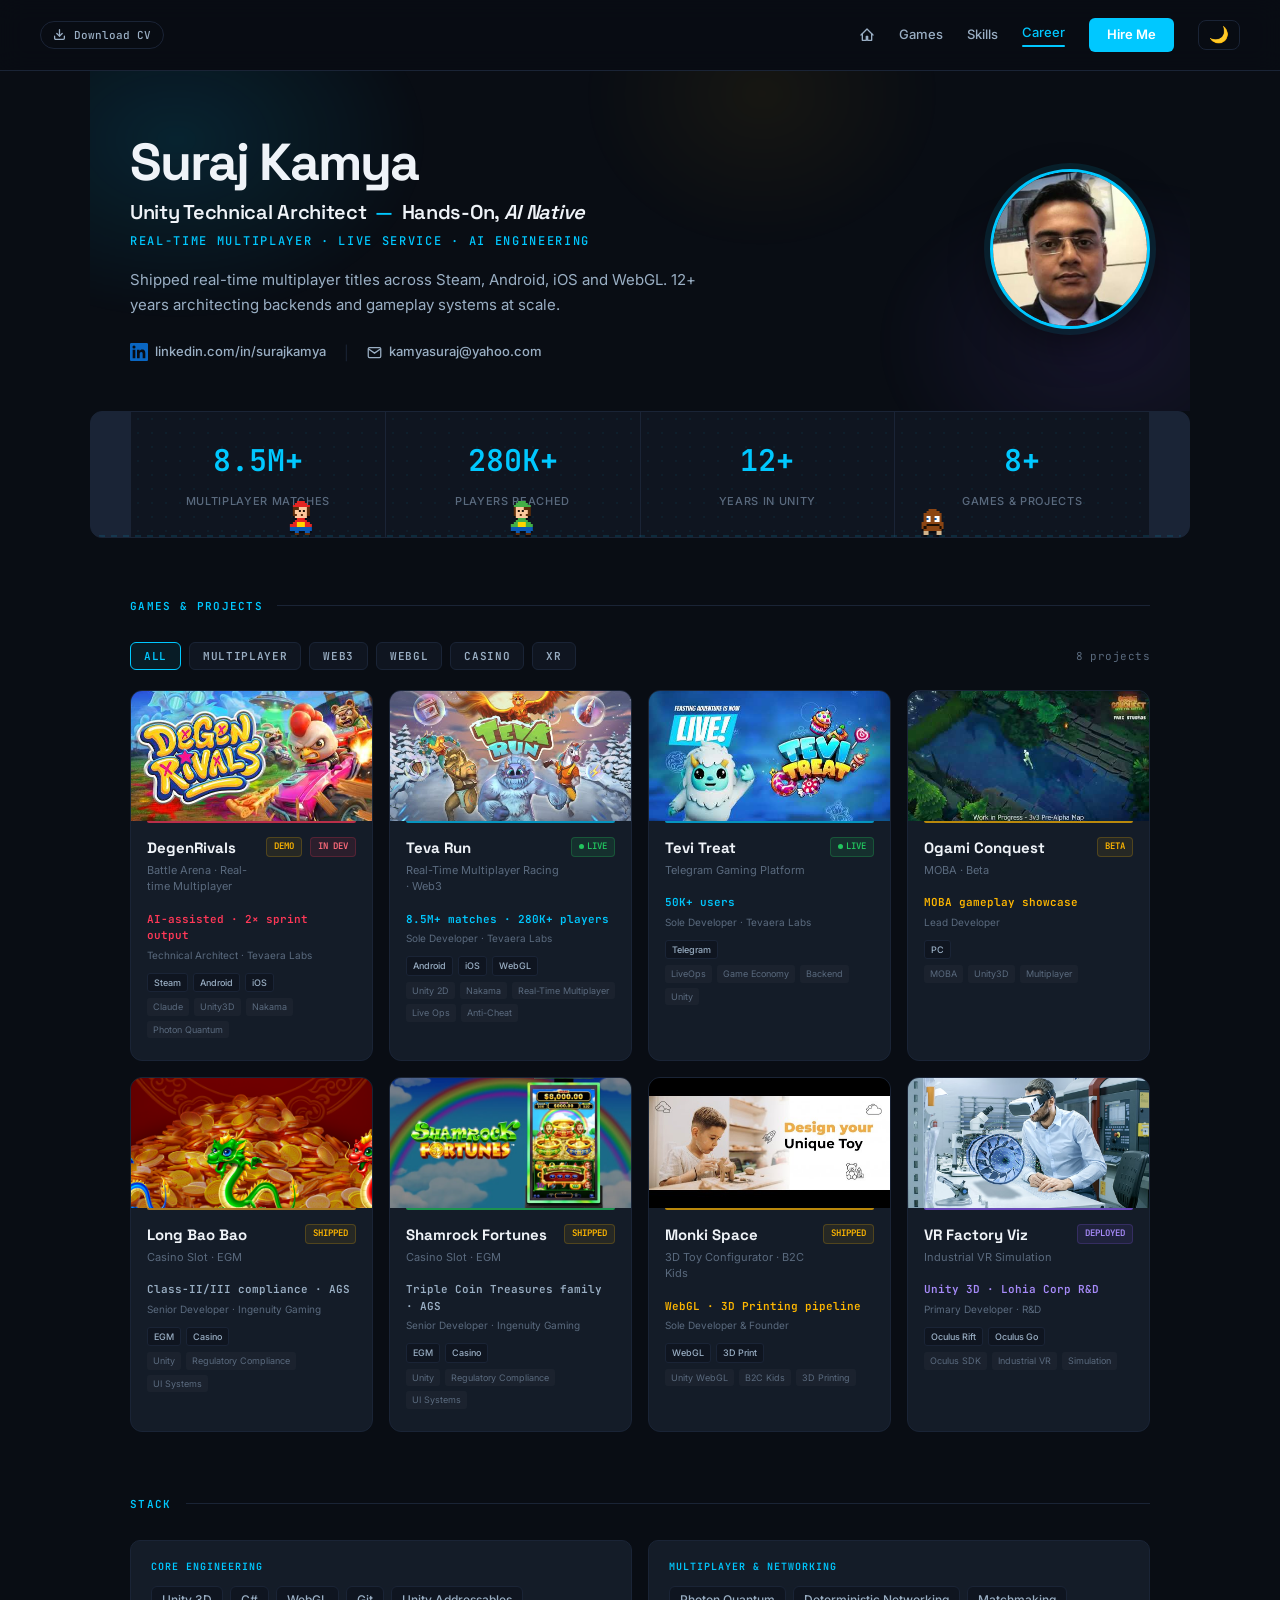
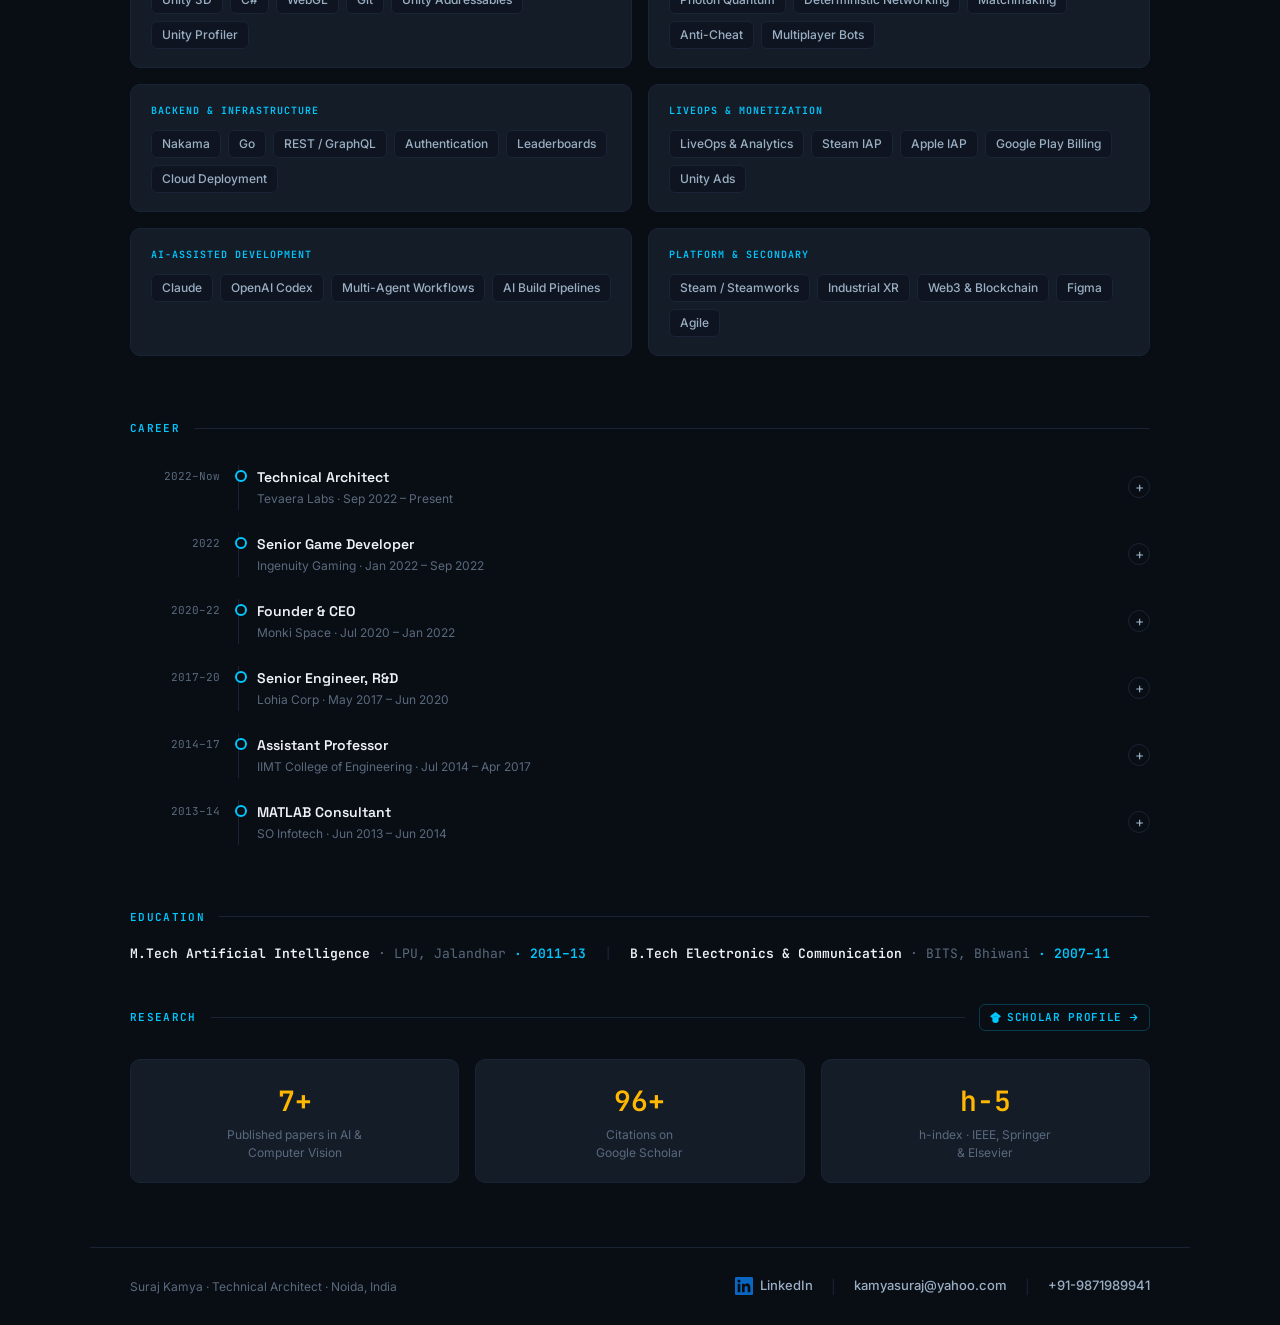
==== index.html @ 45bf1cc3 "Support multi-category tagging in projects filter - Switch project schema from `category: string` to" ====
<!DOCTYPE html>
<html lang="en" data-theme="dark">
<head>
<meta charset="UTF-8">
<meta name="viewport" content="width=device-width, initial-scale=1.0">
<title>Suraj Kamya — Technical Architect</title>
<meta name="description" content="Suraj Kamya — Technical Architect building real-time multiplayer & live-service games. 12+ years Unity, Photon Quantum, Nakama, AI engineering.">
<link rel="canonical" href="https://kamyasuraj.github.io/portfolio/">
<meta property="og:type" content="website">
<meta property="og:url" content="https://kamyasuraj.github.io/portfolio/">
<meta property="og:title" content="Suraj Kamya — Technical Architect">
<meta property="og:description" content="Real-time multiplayer & live-service games. 12+ years Unity, Photon Quantum, Nakama, AI engineering.">
<meta property="og:image" content="https://kamyasuraj.github.io/portfolio/assets/og.png">
<meta property="og:image:width" content="1200">
<meta property="og:image:height" content="630">
<meta property="og:image:alt" content="Suraj Kamya — Technical Architect — Unity · Photon Quantum · Nakama · AI Engineering">
<meta name="twitter:card" content="summary_large_image">
<meta name="twitter:title" content="Suraj Kamya — Technical Architect">
<meta name="twitter:description" content="Real-time multiplayer & live-service games. 12+ years Unity, Photon Quantum, Nakama, AI engineering.">
<meta name="twitter:image" content="https://kamyasuraj.github.io/portfolio/assets/og.png">
<link rel="preconnect" href="https://fonts.googleapis.com">
<link rel="preconnect" href="https://fonts.gstatic.com" crossorigin>
<link rel="stylesheet" href="https://fonts.googleapis.com/css2?family=Space+Grotesk:wght@400;500;600;700&family=Inter:wght@400;500&family=JetBrains+Mono:wght@400;600&display=swap">
<script type="application/ld+json">
{
  "@context": "https://schema.org",
  "@type": "Person",
  "name": "Suraj Kamya",
  "givenName": "Suraj",
  "familyName": "Kamya",
  "jobTitle": "Technical Architect",
  "description": "Hands-on AI Native Unity Technical Architect building real-time multiplayer and live-service games. 12+ years in Unity, Photon Quantum, Nakama and backend infrastructure.",
  "url": "https://kamyasuraj.github.io/portfolio/",
  "image": "https://kamyasuraj.github.io/portfolio/assets/og.png",
  "email": "mailto:kamyasuraj@yahoo.com",
  "telephone": "+91-9871989941",
  "sameAs": [
    "https://linkedin.com/in/surajkamya",
    "https://scholar.google.com/citations?hl=en&user=75t6XhMAAAAJ",
    "https://github.com/kamyasuraj"
  ],
  "knowsAbout": [
    "Unity 3D", "C#", "Photon Quantum", "Nakama", "Go",
    "Real-time Multiplayer", "Deterministic Networking", "Matchmaking",
    "Live Service", "LiveOps", "Backend Infrastructure",
    "WebGL", "Web3", "AI Engineering", "Computer Vision"
  ],
  "alumniOf": [
    { "@type": "CollegeOrUniversity", "name": "Lovely Professional University", "department": "M.Tech Artificial Intelligence" },
    { "@type": "CollegeOrUniversity", "name": "BITS Bhiwani", "department": "B.Tech Electronics & Communication" }
  ],
  "address": {
    "@type": "PostalAddress",
    "addressLocality": "Noida",
    "addressRegion": "Uttar Pradesh",
    "addressCountry": "IN"
  }
}
</script>
<link rel="icon" type="image/svg+xml" href="data:image/svg+xml,%3Csvg xmlns='http://www.w3.org/2000/svg' viewBox='0 0 24 24' fill='%2300C8FF'%3E%3Cpath d='M17.32 5H6.68a4 4 0 0 0-3.978 3.59c-.006.052-.01.101-.017.152C2.604 9.416 2 14.456 2 16a3 3 0 0 0 3 3c1 0 1.5-.5 2-1l1.414-1.414A2 2 0 0 1 9.828 16h4.344a2 2 0 0 1 1.414.586L17 18c.5.5 1 1 2 1a3 3 0 0 0 3-3c0-1.545-.604-6.584-.685-7.258A4 4 0 0 0 17.32 5z'/%3E%3Cg fill='%230F1520'%3E%3Crect x='6' y='10.25' width='4' height='1.5' rx='.5'/%3E%3Crect x='7.25' y='9' width='1.5' height='4' rx='.5'/%3E%3Ccircle cx='15' cy='12' r='.9'/%3E%3Ccircle cx='17' cy='10' r='.9'/%3E%3C/g%3E%3C/svg%3E">
<style>
  *{margin:0;padding:0;box-sizing:border-box}
  html{scroll-behavior:smooth;scroll-padding-top:80px}
  [data-theme="dark"]{
    --bg:#090D14;--surface:#0F1520;--card:#141C28;--border:#1A2436;
    --cyan:#00C8FF;--amber:#FFB700;--red:#FF3857;--purple:#8B5CF6;--green:#22C55E;
    --text:#EFF3F8;--muted:#5A6A7E;--soft:#9AAFC4;
    --nav-bg:rgba(9,13,20,.92);--shadow:rgba(0,0,0,.45);--chip-bg:#0F1520;
  }
  [data-theme="light"]{
    --bg:#F0F4FA;--surface:#FFFFFF;--card:#FFFFFF;--border:#DDE3EE;
    --cyan:#0077CC;--amber:#D97706;--red:#DC2626;--purple:#7C3AED;--green:#16A34A;
    --text:#0F172A;--muted:#64748B;--soft:#334155;
    --nav-bg:rgba(240,244,250,.95);--shadow:rgba(0,0,0,.1);--chip-bg:#F0F4FA;
  }
  body{background:var(--bg);color:var(--text);font-family:'Inter',sans-serif;line-height:1.5;transition:background .3s,color .3s}
  nav{display:flex;justify-content:space-between;align-items:center;padding:18px 40px;border-bottom:1px solid var(--border);position:sticky;top:0;background:var(--nav-bg);backdrop-filter:blur(12px);z-index:100;transition:background .3s}
  .nav-status{display:inline-flex;align-items:center;gap:8px;background:rgba(0,200,255,.08);border:1px solid rgba(0,200,255,.2);color:var(--cyan);font-size:11px;font-weight:500;padding:5px 12px;border-radius:20px;font-family:'JetBrains Mono',monospace;text-decoration:none;transition:background .2s,border-color .2s;white-space:nowrap}
  .nav-status:hover{background:rgba(0,200,255,.15);border-color:rgba(0,200,255,.4)}
  .nav-links{display:flex;gap:24px;align-items:center;margin-left:auto}
  .nav-links a{color:var(--soft);text-decoration:none;font-size:13px;font-weight:500;transition:color .2s}
  .nav-links a:hover{color:var(--text)}
  .nav-home{display:inline-flex;align-items:center;justify-content:center}
  .nav-home:hover{color:var(--cyan)}
  .nav-home svg{display:block}
  .nav-cta{background:var(--cyan)!important;color:#fff!important;padding:7px 18px;border-radius:6px;font-weight:600!important}
  .theme-btn{background:none;border:1px solid var(--border);border-radius:8px;padding:6px 10px;cursor:pointer;font-size:16px;transition:all .2s;color:var(--text);line-height:1}
  .theme-btn:hover{border-color:var(--cyan)}
  .hero{padding:64px 40px 48px;max-width:1100px;margin:0 auto;display:grid;grid-template-columns:1fr auto;gap:40px;align-items:center}
  .hero-left{max-width:580px}
  .pulse-dot{width:7px;height:7px;background:var(--cyan);border-radius:50%;animation:pulse-glow 2s infinite;display:inline-block;flex-shrink:0}
  @keyframes pulse-glow{0%,100%{opacity:1;box-shadow:0 0 0 0 rgba(0,200,255,.4)}50%{opacity:.6;box-shadow:0 0 0 6px rgba(0,200,255,0)}}
  @keyframes pulse-glow-green{0%,100%{opacity:1;box-shadow:0 0 0 0 rgba(34,197,94,.4)}50%{opacity:.6;box-shadow:0 0 0 5px rgba(34,197,94,0)}}
  h1{font-family:'Space Grotesk',sans-serif;font-size:52px;font-weight:700;line-height:1.05;letter-spacing:-2px;margin-bottom:10px;color:var(--text)}
  .hero-headline{font-family:'Space Grotesk',sans-serif;font-size:20px;font-weight:600;line-height:1.35;margin-bottom:6px;color:var(--text);letter-spacing:-.3px}
  .hero-headline .hl-accent{color:var(--text);font-style:italic;font-weight:600}
  .hero-headline .hl-dash{color:var(--cyan);margin:0 4px;font-weight:500}
  .hero-tagline{font-family:'JetBrains Mono',monospace;font-size:12px;font-weight:500;color:var(--cyan);text-transform:uppercase;letter-spacing:.14em;margin-bottom:18px;opacity:.85}
  .hero-sub{font-size:15px;color:var(--soft);margin-bottom:24px;line-height:1.65}
  .hero-sub strong{color:var(--text);font-weight:600}
  .nav-cv{color:var(--soft);background:transparent;border-color:var(--border)}
  .nav-cv:hover{color:var(--cyan);background:rgba(0,200,255,.06);border-color:rgba(0,200,255,.4)}
  .nav-cv svg{flex-shrink:0}
  .contact-row{display:flex;align-items:center;gap:18px;flex-wrap:wrap}
  .contact-item{display:inline-flex;align-items:center;gap:7px;color:var(--soft);text-decoration:none;font-size:13px;font-weight:500;transition:color .2s}
  .contact-item:hover{color:var(--cyan)}
  .contact-sep{color:var(--border);font-size:14px}
  .li-logo{width:18px;height:18px;flex-shrink:0}
  .hero-photo{position:relative;flex-shrink:0}
  .hero-photo img{width:160px;height:160px;border-radius:50%;object-fit:cover;object-position:center top;border:3px solid var(--cyan);box-shadow:0 0 0 6px rgba(0,200,255,.1),0 16px 40px var(--shadow);display:block}
  .stats-bar{display:grid;grid-template-columns:repeat(4,1fr);gap:1px;background:var(--border);border:1px solid var(--border);border-radius:12px;overflow:hidden;max-width:1100px;margin:0 auto 60px;padding:0 40px}
  .stat-item{background:var(--surface);padding:26px 20px;text-align:center;transition:background .3s}
  .stat-val{font-family:'JetBrains Mono',monospace;font-size:30px;font-weight:600;color:var(--cyan);margin-bottom:4px;display:block}
  .stat-label{font-size:11px;color:var(--muted);font-weight:500;text-transform:uppercase;letter-spacing:.06em}
  .section{max-width:1100px;margin:0 auto;padding:0 40px 64px}
  .sec-header{display:flex;align-items:center;gap:14px;margin-bottom:28px}
  .sec-tag{font-family:'JetBrains Mono',monospace;font-size:11px;color:var(--cyan);font-weight:600;letter-spacing:.12em;text-transform:uppercase}
  .sec-divider{flex:1;height:1px;background:var(--border)}
  .games-grid{display:grid;grid-template-columns:repeat(4,1fr);gap:16px}
  .game-card{background:var(--card);border:1px solid var(--border);border-radius:12px;overflow:hidden;transition:all .25s;cursor:pointer;text-decoration:none;color:inherit;display:flex;flex-direction:column}
  .game-card:hover{transform:translateY(-4px);box-shadow:0 10px 36px var(--shadow);border-color:var(--accent-color)}
  .card-thumb{width:100%;height:130px;overflow:hidden;position:relative;flex-shrink:0}
  .card-thumb img{width:100%;height:100%;object-fit:cover;transition:transform .3s}
  .game-card:hover .card-thumb img{transform:scale(1.05)}
  .play-overlay{position:absolute;inset:0;display:flex;align-items:center;justify-content:center;background:rgba(0,0,0,.4);opacity:0;transition:opacity .3s;z-index:2}
  .game-card:hover .play-overlay{opacity:1}
  .play-btn{width:50px;height:50px;background:rgba(255,0,0,.9);border-radius:50%;display:flex;align-items:center;justify-content:center;box-shadow:0 4px 15px rgba(0,0,0,.4);transition:transform .2s}
  .game-card:hover .play-btn{transform:scale(1.1)}
  .play-btn::after{content:'';display:block;width:0;height:0;border-style:solid;border-width:9px 0 9px 16px;border-color:transparent transparent transparent #fff;margin-left:3px}
  .video-modal{display:none;position:fixed;inset:0;z-index:1000;align-items:center;justify-content:center;background:rgba(0,0,0,.85);backdrop-filter:blur(6px)}
  .video-modal.active{display:flex}
  .video-modal-content{position:relative;width:90%;max-width:900px;aspect-ratio:16/9;border-radius:12px;overflow:hidden;box-shadow:0 20px 60px rgba(0,0,0,.6)}
  .video-modal-content iframe{width:100%;height:100%;border:none}
  .video-modal-close{position:absolute;top:-40px;right:0;background:none;border:none;color:#fff;font-size:28px;cursor:pointer;padding:4px 10px;border-radius:6px;transition:background .2s}
  .video-modal-close:hover{background:rgba(255,255,255,.1)}
  .video-modal-yt-btn{position:absolute;bottom:-44px;left:50%;transform:translateX(-50%);background:rgba(255,0,0,.9);color:#fff;border:none;padding:8px 18px;border-radius:6px;font-size:13px;font-weight:600;cursor:pointer;display:flex;align-items:center;gap:6px;transition:background .2s;white-space:nowrap}
  .video-modal-yt-btn:hover{background:rgba(255,0,0,1)}
  .card-thumb-grad{display:flex;align-items:center;justify-content:center;height:130px}
  .thumb-icon{font-size:42px;opacity:.8;filter:drop-shadow(0 2px 8px rgba(0,0,0,.5))}
  .card-body{padding:16px;display:flex;flex-direction:column;flex:1;position:relative}
  .card-body::before{content:'';position:absolute;top:0;left:16px;right:16px;height:2px;background:var(--accent-color);border-radius:0 0 2px 2px;opacity:.7}
  .card-header{display:flex;justify-content:space-between;align-items:flex-start;margin-bottom:8px;gap:8px}
  .card-title{font-family:'Space Grotesk',sans-serif;font-size:15px;font-weight:700;margin-bottom:2px;color:var(--text)}
  .card-sub{font-size:11px;color:var(--muted)}
  .status-badge{font-family:'JetBrains Mono',monospace;font-size:9px;font-weight:600;padding:2px 7px;border-radius:4px;white-space:nowrap;display:inline-flex;align-items:center;gap:3px;flex-shrink:0}
  .status-live{background:rgba(34,197,94,.12);color:#22C55E;border:1px solid rgba(34,197,94,.25)}
  .live-dot{width:5px;height:5px;background:#22C55E;border-radius:50%;animation:pulse-glow-green 2s infinite;display:inline-block}
  .status-dev{background:rgba(255,56,87,.1);color:#FF6B7A;border:1px solid rgba(255,56,87,.2)}
  .status-shipped{background:rgba(255,183,0,.08);color:var(--amber);border:1px solid rgba(255,183,0,.2)}
  .card-stat{font-family:'JetBrains Mono',monospace;font-size:11px;margin:8px 0 4px;font-weight:600}
  .card-role{font-size:10px;color:var(--muted);margin-bottom:10px}
  .platform-tags,.card-tags{display:flex;flex-wrap:wrap;gap:5px;margin-bottom:6px}
  .platform-tag{font-size:9px;background:var(--surface);border:1px solid var(--border);color:var(--soft);padding:2px 6px;border-radius:3px;font-weight:500}
  .card-tag{font-size:9px;color:var(--muted);background:rgba(128,128,128,.06);padding:2px 6px;border-radius:3px}
  .skills-grid{display:grid;grid-template-columns:repeat(2,1fr);gap:16px}
  .skill-group{background:var(--card);border:1px solid var(--border);border-radius:10px;padding:18px 20px;transition:background .3s}
  .skill-category{font-family:'JetBrains Mono',monospace;font-size:10px;color:var(--cyan);font-weight:600;letter-spacing:.1em;text-transform:uppercase;margin-bottom:12px}
  .skill-chips{display:flex;flex-wrap:wrap;gap:7px}
  .chip{font-size:12px;padding:4px 10px;border-radius:6px;border:1px solid var(--border);color:var(--soft);background:var(--chip-bg);font-weight:500;transition:all .2s}
  .chip:hover{color:var(--text);border-color:var(--cyan)}
  .timeline{display:flex;flex-direction:column}
  .tl-item{display:grid;grid-template-columns:90px 1px 1fr;gap:0 18px;padding-bottom:22px}
  .tl-item:last-child{padding-bottom:0}
  .tl-year{font-family:'JetBrains Mono',monospace;font-size:11px;color:var(--muted);padding-top:3px;text-align:right}
  .tl-line{background:var(--border);position:relative}
  .tl-line::before{content:'';position:absolute;width:8px;height:8px;background:var(--bg);border:2px solid var(--cyan);border-radius:50%;left:-3.5px;top:5px;transition:background .3s}
  .tl-role{font-size:14px;font-weight:600;margin-bottom:2px;font-family:'Space Grotesk',sans-serif;color:var(--text)}
  .tl-co{font-size:12px;color:var(--muted)}
  .tl-content{width:100%}
  .tl-header{width:100%;display:flex;align-items:center;justify-content:space-between;gap:12px;background:none;border:none;padding:2px 0;margin:0;cursor:pointer;text-align:left;color:inherit;font:inherit;border-radius:6px;transition:background .15s}
  .tl-header:hover{background:rgba(0,200,255,.04)}
  .tl-header:hover .tl-role{color:var(--cyan)}
  .tl-header:focus-visible{outline:2px solid var(--cyan);outline-offset:2px}
  .tl-toggle{display:inline-flex;align-items:center;justify-content:center;width:22px;height:22px;border-radius:50%;border:1px solid var(--border);color:var(--soft);font-size:14px;line-height:1;font-weight:400;flex-shrink:0;transition:transform .25s ease,border-color .2s,color .2s,background .2s}
  .tl-header:hover .tl-toggle{border-color:var(--cyan);color:var(--cyan)}
  .tl-content.expanded .tl-toggle{transform:rotate(45deg);background:var(--cyan);border-color:var(--cyan);color:#fff}
  .tl-details-wrap{display:grid;grid-template-rows:0fr;transition:grid-template-rows .3s ease}
  .tl-content.expanded .tl-details-wrap{grid-template-rows:1fr}
  .tl-details{overflow:hidden;min-height:0}
  .tl-details-inner{padding:14px 0 6px}
  .tl-metric{display:inline-block;font-family:'JetBrains Mono',monospace;font-size:10px;color:var(--cyan);background:rgba(0,200,255,.08);border:1px solid rgba(0,200,255,.2);padding:3px 8px;border-radius:4px;margin-bottom:12px;letter-spacing:.04em;font-weight:600}
  .tl-bullets{list-style:none;padding:0;margin:0 0 14px}
  .tl-bullets li{position:relative;padding-left:16px;font-size:13px;color:var(--soft);line-height:1.6;margin-bottom:8px}
  .tl-bullets li::before{content:'';position:absolute;left:0;top:9px;width:5px;height:5px;background:var(--cyan);border-radius:50%;opacity:.7}
  .tl-bullets li strong{color:var(--text);font-weight:600}
  .tl-stack{display:flex;flex-wrap:wrap;gap:6px}
  .tl-stack .chip{font-size:11px;padding:3px 8px}
  .sec-link{display:inline-flex;align-items:center;gap:6px;font-family:'JetBrains Mono',monospace;font-size:11px;font-weight:600;color:var(--cyan);text-decoration:none;letter-spacing:.06em;text-transform:uppercase;padding:4px 10px;border:1px solid rgba(0,200,255,.25);border-radius:6px;transition:all .2s;white-space:nowrap}
  .sec-link:hover{background:rgba(0,200,255,.08);border-color:var(--cyan);transform:translateX(2px)}
  .sec-link svg{width:11px;height:11px}
  .research-row{display:grid;grid-template-columns:repeat(3,1fr);gap:16px}
  .research-card{background:var(--card);border:1px solid var(--border);border-radius:10px;padding:20px;text-align:center;transition:background .3s}
  .research-val{font-family:'JetBrains Mono',monospace;font-size:28px;color:var(--amber);font-weight:600;margin-bottom:4px}
  .research-lbl{font-size:12px;color:var(--muted);line-height:1.5}
  .footer{border-top:1px solid var(--border);padding:28px 40px;max-width:1100px;margin:0 auto;display:flex;justify-content:space-between;align-items:center;flex-wrap:wrap;gap:16px}
  .footer-left{font-size:12px;color:var(--muted);line-height:1.6}
  .scroll-progress{position:fixed;top:0;left:0;right:0;height:2px;background:linear-gradient(90deg,var(--cyan) 0%,#8B5CF6 100%);transform:scaleX(0);transform-origin:0 50%;z-index:1000;pointer-events:none;will-change:transform;box-shadow:0 0 8px rgba(0,200,255,.5)}
  /* hero stagger-in (#1) */
  @keyframes hero-rise{from{opacity:0;transform:translateY(18px)}to{opacity:1;transform:translateY(0)}}
  .hero-left>*,.hero-photo{opacity:0;animation:hero-rise .6s cubic-bezier(.2,.7,.2,1) forwards}
  .hero-left>*:nth-child(1){animation-delay:.05s}
  .hero-left>*:nth-child(2){animation-delay:.15s}
  .hero-left>*:nth-child(3){animation-delay:.25s}
  .hero-left>*:nth-child(4){animation-delay:.35s}
  .hero-left>*:nth-child(5){animation-delay:.45s}
  .hero-photo{animation-delay:.25s}
  /* section reveal on scroll (#2) */
  .reveal{opacity:0;transform:translateY(24px);transition:opacity .6s ease-out,transform .6s cubic-bezier(.2,.7,.2,1)}
  .reveal.in-view{opacity:1;transform:translateY(0)}
  /* scroll-spy active nav (#3) */
  .nav-links a.active{color:var(--cyan)!important}
  .nav-links a.active::after{content:'';display:block;height:2px;background:var(--cyan);margin-top:2px;border-radius:1px}
  /* filter chips (#4) */
  .filter-chips{display:flex;flex-wrap:wrap;gap:8px;margin-bottom:20px;align-items:center}
  .filter-chip{font-family:'JetBrains Mono',monospace;font-size:11px;padding:6px 13px;border:1px solid var(--border);background:var(--chip-bg);color:var(--soft);border-radius:6px;cursor:pointer;text-transform:uppercase;letter-spacing:.06em;font-weight:600;transition:all .2s}
  .filter-chip:hover{color:var(--text);border-color:var(--cyan)}
  .filter-chip.active{color:var(--cyan);background:rgba(0,200,255,.08);border-color:var(--cyan)}
  .filter-count{font-size:11px;color:var(--muted);font-family:'JetBrains Mono',monospace;margin-left:auto;letter-spacing:.04em}
  .game-card.filter-hidden{display:none}
  /* card hover glow + thumbnail shimmer (#5) */
  .game-card{transition:transform .25s,border-color .25s,box-shadow .3s}
  .game-card:hover{box-shadow:0 10px 36px var(--shadow),0 0 0 1px var(--accent-color),0 0 22px rgba(0,200,255,.12)}
  .card-thumb{position:relative;isolation:isolate}
  .card-thumb::after{content:'';position:absolute;inset:0;pointer-events:none;background:linear-gradient(120deg,transparent 30%,rgba(255,255,255,.18) 50%,transparent 70%);transform:translateX(-100%);transition:transform .9s cubic-bezier(.4,0,.2,1);z-index:3}
  .game-card:hover .card-thumb::after{transform:translateX(100%)}
  /* hero gradient mesh (#6) */
  .hero{position:relative;overflow:hidden}
  .hero::before{content:'';position:absolute;inset:-60px;z-index:0;pointer-events:none;background:radial-gradient(ellipse 420px 300px at 12% 28%,rgba(0,200,255,.12),transparent 60%),radial-gradient(ellipse 380px 280px at 88% 72%,rgba(139,92,246,.10),transparent 60%),radial-gradient(ellipse 300px 260px at 60% 18%,rgba(255,183,0,.06),transparent 60%);animation:mesh-drift 22s ease-in-out infinite;filter:blur(2px)}
  .hero>*{position:relative;z-index:1}
  @keyframes mesh-drift{0%,100%{transform:translate(0,0) scale(1)}33%{transform:translate(28px,-18px) scale(1.06)}66%{transform:translate(-22px,26px) scale(.96)}}
  /* toast (#10) */
  .toast{position:fixed;bottom:80px;left:50%;transform:translateX(-50%) translateY(20px);background:var(--card);color:var(--text);border:1px solid var(--cyan);padding:10px 18px;border-radius:8px;font-size:13px;font-weight:600;box-shadow:0 8px 32px rgba(0,0,0,.4),0 0 16px rgba(0,200,255,.2);z-index:2000;opacity:0;pointer-events:none;transition:opacity .25s,transform .25s;display:inline-flex;align-items:center;gap:8px}
  .toast.show{opacity:1;transform:translateX(-50%) translateY(0)}
  .toast svg{width:14px;height:14px;color:var(--cyan)}
  .contact-item[data-copy]{cursor:pointer}
  /* back to top (#11) */
  .back-to-top{position:fixed;bottom:24px;right:24px;width:42px;height:42px;border-radius:50%;background:var(--card);border:1px solid var(--border);color:var(--soft);cursor:pointer;z-index:1500;display:flex;align-items:center;justify-content:center;opacity:0;transform:translateY(8px);pointer-events:none;transition:opacity .25s,transform .25s,color .2s,border-color .2s,background .2s;box-shadow:0 4px 16px var(--shadow)}
  .back-to-top.show{opacity:1;transform:translateY(0);pointer-events:auto}
  .back-to-top:hover{color:var(--cyan);border-color:var(--cyan);background:rgba(0,200,255,.05)}
  .back-to-top svg{width:18px;height:18px}
  /* stats bar dot grid (#16) */
  .stat-item{background-color:var(--surface);background-image:radial-gradient(rgba(0,200,255,.05) 1px,transparent 1px);background-size:14px 14px}
  /* reduce motion */
  @media (prefers-reduced-motion:reduce){
    .hero-left>*,.hero-photo,.reveal{opacity:1;transform:none;animation:none;transition:none}
    .hero::before,.card-thumb::after{animation:none;transition:none}
  }
  /* print stylesheet (#12) */
  @media print{
    *{background:#fff!important;color:#000!important;box-shadow:none!important;text-shadow:none!important}
    body{font-size:11pt;line-height:1.4}
    nav,.scroll-progress,.mario-stage,.video-modal,.back-to-top,.theme-btn,.nav-cta,.nav-cv,.play-overlay,.filter-chips,.toast,.hero::before{display:none!important}
    .hero{display:block;padding:12pt 0;page-break-after:avoid}
    .hero-photo{float:right;margin-left:16pt}
    .hero-photo img{width:90pt;height:90pt;border:1pt solid #333!important}
    h1{font-size:24pt}
    .hero-headline{font-size:13pt}
    .hero-tagline,.hero-sub{font-size:10pt}
    .hl-accent{font-style:italic}
    .stats-bar{display:flex;flex-direction:row;gap:0;border:1pt solid #999!important;border-radius:0!important;padding:0!important;margin:8pt 0 16pt!important;page-break-inside:avoid}
    .stat-item{padding:8pt 12pt;border-right:1pt solid #ccc!important;background:none!important;flex:1;text-align:left}
    .stat-val{color:#0066CC!important;font-size:14pt;font-weight:700}
    .stat-label{font-size:8pt;color:#444!important}
    .section{padding:6pt 0!important;page-break-inside:avoid;max-width:none}
    .sec-header{margin-bottom:8pt}
    .sec-tag{color:#000!important;border-bottom:1pt solid #000;padding-bottom:2pt}
    .sec-divider,.sec-link{display:none!important}
    .games-grid{grid-template-columns:1fr 1fr;gap:8pt}
    .game-card{break-inside:avoid;border:.5pt solid #aaa!important}
    .card-thumb{display:none!important}
    .card-title{font-size:11pt}
    .skills-grid{grid-template-columns:1fr 1fr;gap:8pt}
    .chip{border:.5pt solid #ccc!important;padding:1pt 5pt!important;font-size:9pt!important}
    .tl-content,.tl-content .tl-details-wrap{display:block!important;grid-template-rows:1fr!important}
    .tl-details,.tl-details-inner{overflow:visible!important;padding:4pt 0!important}
    .tl-toggle{display:none!important}
    .tl-bullets li{font-size:10pt}
    .tl-metric{border:.5pt solid #999!important;font-size:8pt!important}
    .research-row{grid-template-columns:1fr 1fr 1fr;gap:6pt}
    .research-card{padding:8pt!important;border:.5pt solid #aaa!important}
    .research-val{color:#D97706!important;font-size:14pt!important}
    .footer{border-top:1pt solid #999;padding:8pt 0!important;page-break-before:avoid}
    a{color:#0066CC!important;text-decoration:underline}
    .pulse-dot,.live-dot{display:none}
    .edu-line .edu-year{color:#0066CC!important}
  }
  .edu-strip{padding-bottom:40px}
  .edu-strip .sec-header{margin-bottom:18px}
  .edu-line{display:flex;align-items:center;flex-wrap:wrap;gap:10px 18px;font-family:'JetBrains Mono',monospace;font-size:13px;color:var(--soft);line-height:1.5}
  .edu-line strong{color:var(--text);font-weight:600}
  .edu-line .edu-inst{color:var(--muted)}
  .edu-line .edu-year{color:var(--cyan);font-weight:600}
  .edu-line .edu-sep{color:var(--border);font-size:14px;user-select:none}
  @media(max-width:900px){.games-grid{grid-template-columns:repeat(2,1fr)}}
  @media(max-width:768px){
    nav{padding:14px 16px}
    .nav-status{padding:5px 8px;font-size:10px;gap:6px}
    .nav-status-text{display:none}
    .nav-links{gap:14px}.nav-links a{font-size:12px}
    .nav-cta{padding:6px 12px!important}
    .hero{padding:40px 20px 36px;grid-template-columns:1fr;gap:24px}
    .hero-photo{justify-self:center}h1{font-size:36px}
    .stats-bar{grid-template-columns:repeat(2,1fr);padding:0 20px}
    .section{padding:0 20px 48px}.games-grid{grid-template-columns:1fr}
    .skills-grid,.research-row{grid-template-columns:1fr}
    .footer{padding:20px;flex-direction:column;text-align:center}
  }
</style>
<link rel="stylesheet" href="assets/css/mario-stats.css?v=4">
</head>
<body>
<div class="scroll-progress" id="scrollProgress" aria-hidden="true"></div>
<nav>
  <a href="https://www.dropbox.com/scl/fi/f3dcb98e8a2lms89a1bqs/Suraj-Kamya-TA.pdf?rlkey=ezwufm5gnt34ykd9lqalr9suq&amp;dl=1" target="_blank" rel="noopener" class="nav-status nav-cv" title="Download CV (PDF)">
    <svg width="13" height="13" viewBox="0 0 24 24" fill="none" stroke="currentColor" stroke-width="2.4" stroke-linecap="round" stroke-linejoin="round"><path d="M21 15v4a2 2 0 0 1-2 2H5a2 2 0 0 1-2-2v-4"/><polyline points="7 10 12 15 17 10"/><line x1="12" y1="15" x2="12" y2="3"/></svg>
    <span class="nav-status-text">Download CV</span>
  </a>
  <div class="nav-links">
    <a href="#" class="nav-home" title="Home" aria-label="Home"><svg width="16" height="16" viewBox="0 0 24 24" fill="none" stroke="currentColor" stroke-width="2" stroke-linecap="round" stroke-linejoin="round"><path d="M3 12L12 3l9 9"/><path d="M5 10v10h6v-6h2v6h6V10"/></svg></a>
    <a href="#games">Games</a><a href="#skills">Skills</a><a href="#career">Career</a>
    <a href="mailto:kamyasuraj@yahoo.com" class="nav-cta">Hire Me</a>
    <button class="theme-btn" id="themeBtn" onclick="toggleTheme()" title="Toggle theme">🌙</button>
  </div>
</nav>

<div class="hero">
  <div class="hero-left">
    <h1>Suraj Kamya</h1>
    <p class="hero-headline">Unity Technical Architect <span class="hl-dash">—</span> Hands-On, <span class="hl-accent">AI Native</span></p>
    <p class="hero-tagline">Real-time multiplayer · Live service · AI engineering</p>
    <p class="hero-sub">Shipped real-time multiplayer titles across Steam, Android, iOS and WebGL. 12+ years architecting backends and gameplay systems at scale.</p>
    <div class="contact-row">
      <a href="https://linkedin.com/in/surajkamya" target="_blank" class="contact-item">
        <svg class="li-logo" xmlns="http://www.w3.org/2000/svg" viewBox="0 0 24 24" fill="#0A66C2"><path d="M20.447 20.452h-3.554v-5.569c0-1.328-.027-3.037-1.852-3.037-1.853 0-2.136 1.445-2.136 2.939v5.667H9.351V9h3.414v1.561h.046c.477-.9 1.637-1.85 3.37-1.85 3.601 0 4.267 2.37 4.267 5.455v6.286zM5.337 7.433a2.062 2.062 0 01-2.063-2.065 2.064 2.064 0 112.063 2.065zm1.782 13.019H3.555V9h3.564v11.452zM22.225 0H1.771C.792 0 0 .774 0 1.729v20.542C0 23.227.792 24 1.771 24h20.451C23.2 24 24 23.227 24 22.271V1.729C24 .774 23.2 0 22.222 0h.003z"/></svg>
        linkedin.com/in/surajkamya
      </a>
      <span class="contact-sep">|</span>
      <a href="mailto:kamyasuraj@yahoo.com" class="contact-item" data-copy="kamyasuraj@yahoo.com" title="Click to copy email">
        <svg width="15" height="15" viewBox="0 0 24 24" fill="none" stroke="currentColor" stroke-width="2"><path d="M4 4h16c1.1 0 2 .9 2 2v12c0 1.1-.9 2-2 2H4c-1.1 0-2-.9-2-2V6c0-1.1.9-2 2-2z"/><polyline points="22,6 12,13 2,6"/></svg>
        kamyasuraj@yahoo.com
      </a>
    </div>
  </div>
  <div class="hero-photo">
    <img src="[data-uri]" alt="Suraj Kamya">
  </div>
</div>

<div class="stats-bar reveal">
  <div class="stat-item"><span class="stat-val">8.5M+</span><span class="stat-label">Multiplayer Matches</span></div>
  <div class="stat-item"><span class="stat-val">280K+</span><span class="stat-label">Players Reached</span></div>
  <div class="stat-item"><span class="stat-val">12+</span><span class="stat-label">Years in Unity</span></div>
  <div class="stat-item"><span class="stat-val">8+</span><span class="stat-label">Games & Projects</span></div>
  <div class="mario-stage" id="marioStage" aria-hidden="true"></div>
</div>

<div class="section reveal" id="games">
  <div class="sec-header"><span class="sec-tag">Games & Projects</span><div class="sec-divider"></div></div>
  <div class="filter-chips" id="filterChips" role="tablist" aria-label="Filter projects by category"></div>
  <div class="games-grid" id="gamesGrid"></div>
</div>

<div class="section reveal" id="skills">
  <div class="sec-header"><span class="sec-tag">Stack</span><div class="sec-divider"></div></div>
  <div class="skills-grid">
    <div class="skill-group"><div class="skill-category">Core Engineering</div><div class="skill-chips"><span class="chip">Unity 3D</span><span class="chip">C#</span><span class="chip">WebGL</span><span class="chip">Git</span><span class="chip">Unity Addressables</span><span class="chip">Unity Profiler</span></div></div>
    <div class="skill-group"><div class="skill-category">Multiplayer & Networking</div><div class="skill-chips"><span class="chip">Photon Quantum</span><span class="chip">Deterministic Networking</span><span class="chip">Matchmaking</span><span class="chip">Anti-Cheat</span><span class="chip">Multiplayer Bots</span></div></div>
    <div class="skill-group"><div class="skill-category">Backend & Infrastructure</div><div class="skill-chips"><span class="chip">Nakama</span><span class="chip">Go</span><span class="chip">REST / GraphQL</span><span class="chip">Authentication</span><span class="chip">Leaderboards</span><span class="chip">Cloud Deployment</span></div></div>
    <div class="skill-group"><div class="skill-category">LiveOps & Monetization</div><div class="skill-chips"><span class="chip">LiveOps & Analytics</span><span class="chip">Steam IAP</span><span class="chip">Apple IAP</span><span class="chip">Google Play Billing</span><span class="chip">Unity Ads</span></div></div>
    <div class="skill-group"><div class="skill-category">AI-Assisted Development</div><div class="skill-chips"><span class="chip">Claude</span><span class="chip">OpenAI Codex</span><span class="chip">Multi-Agent Workflows</span><span class="chip">AI Build Pipelines</span></div></div>
    <div class="skill-group"><div class="skill-category">Platform & Secondary</div><div class="skill-chips"><span class="chip">Steam / Steamworks</span><span class="chip">Industrial XR</span><span class="chip">Web3 & Blockchain</span><span class="chip">Figma</span><span class="chip">Agile</span></div></div>
  </div>
</div>

<div class="section reveal" id="career">
  <div class="sec-header"><span class="sec-tag">Career</span><div class="sec-divider"></div></div>
  <div class="timeline">
    <div class="tl-item">
      <div class="tl-year">2022–Now</div>
      <div class="tl-line"></div>
      <div class="tl-content">
        <button class="tl-header" aria-expanded="false">
          <div>
            <div class="tl-role">Technical Architect</div>
            <div class="tl-co">Tevaera Labs · Sep 2022 – Present</div>
          </div>
          <span class="tl-toggle" aria-hidden="true">+</span>
        </button>
        <div class="tl-details-wrap"><div class="tl-details"><div class="tl-details-inner">
          <span class="tl-metric">8.5M+ matches · 280K+ players · 4 platforms</span>
          <ul class="tl-bullets">
            <li>Architected and delivered <strong>Teva Run</strong> as sole developer — real-time multiplayer backend on Unity, Photon Quantum and Nakama, scaling to <strong>8.5M+ matches across 280K+ players</strong> on Android, iOS and WebGL</li>
            <li>Engineered core multiplayer systems from scratch — matchmaking, deterministic gameplay validation, AI bots, anti-cheat and Web3 wallet connectivity</li>
            <li>Shipped <strong>Tevi Treat</strong> as sole developer — gameplay, backend, deployment and LiveOps for 50K+ users on Telegram Gaming</li>
            <li>Built game economies and monetization flows (Steam, Apple, Google Play IAP) across 4 platforms</li>
            <li>Pioneered AI-assisted engineering on <strong>Degen Rivals</strong> with Claude and Codex — <strong>2× sprint output</strong> vs. previous manual workflows</li>
          </ul>
          <div class="tl-stack">
            <span class="chip">Unity 3D</span><span class="chip">C#</span><span class="chip">Photon Quantum</span><span class="chip">Nakama</span><span class="chip">Go</span><span class="chip">WebGL</span><span class="chip">Web3</span><span class="chip">Steam · iOS · Android</span><span class="chip">Claude · Codex</span>
          </div>
        </div></div></div>
      </div>
    </div>

    <div class="tl-item">
      <div class="tl-year">2022</div>
      <div class="tl-line"></div>
      <div class="tl-content">
        <button class="tl-header" aria-expanded="false">
          <div>
            <div class="tl-role">Senior Game Developer</div>
            <div class="tl-co">Ingenuity Gaming · Jan 2022 – Sep 2022</div>
          </div>
          <span class="tl-toggle" aria-hidden="true">+</span>
        </button>
        <div class="tl-details-wrap"><div class="tl-details"><div class="tl-details-inner">
          <span class="tl-metric">2 casino titles · 12-person team</span>
          <ul class="tl-bullets">
            <li>Converted Class-III casino EGMs to <strong>Class-II compliance for AGS</strong> — adapted core game logic and platform architecture to meet tribal gaming regulatory requirements</li>
            <li>Delivered <strong>Long Bao Bao</strong> and <strong>Shamrock Fortunes</strong> — implemented new UI themes onto existing casino frameworks, resolving complex rendering and flow integration challenges</li>
            <li>Operated as IC within a 12-person team, mentoring 2 junior developers while owning debugging and platform-specific implementation</li>
          </ul>
          <div class="tl-stack">
            <span class="chip">Unity 3D</span><span class="chip">C#</span><span class="chip">Casino Frameworks</span><span class="chip">Regulatory Compliance</span><span class="chip">Mentoring</span>
          </div>
        </div></div></div>
      </div>
    </div>

    <div class="tl-item">
      <div class="tl-year">2020–22</div>
      <div class="tl-line"></div>
      <div class="tl-content">
        <button class="tl-header" aria-expanded="false">
          <div>
            <div class="tl-role">Founder &amp; CEO</div>
            <div class="tl-co">Monki Space · Jul 2020 – Jan 2022</div>
          </div>
          <span class="tl-toggle" aria-hidden="true">+</span>
        </button>
        <div class="tl-details-wrap"><div class="tl-details"><div class="tl-details-inner">
          <span class="tl-metric">Founder · 5-person team · B2C kids platform</span>
          <ul class="tl-bullets">
            <li>Founded Monki Space and served as <strong>sole developer</strong> — built a Unity WebGL <strong>3D toy configurator</strong> letting kids customize characters in real time and generate 3D-printable physical products</li>
            <li>Owned all company operations alongside full technical ownership — <strong>team building (5 people)</strong>, investor fundraising, marketing strategy and product roadmap</li>
            <li>Developed end-to-end 3D printing workflows, integrating WebGL visualization with physical manufacturing pipelines for a B2C kids customization platform</li>
          </ul>
          <div class="tl-stack">
            <span class="chip">Unity 3D</span><span class="chip">WebGL</span><span class="chip">3D Printing</span><span class="chip">Fundraising</span><span class="chip">Product Strategy</span><span class="chip">Team Building</span>
          </div>
        </div></div></div>
      </div>
    </div>

    <div class="tl-item">
      <div class="tl-year">2017–20</div>
      <div class="tl-line"></div>
      <div class="tl-content">
        <button class="tl-header" aria-expanded="false">
          <div>
            <div class="tl-role">Senior Engineer, R&amp;D</div>
            <div class="tl-co">Lohia Corp · May 2017 – Jun 2020</div>
          </div>
          <span class="tl-toggle" aria-hidden="true">+</span>
        </button>
        <div class="tl-details-wrap"><div class="tl-details"><div class="tl-details-inner">
          <span class="tl-metric">2 VR apps · Industrial R&D · 5-person team</span>
          <ul class="tl-bullets">
            <li>Built <strong>2 VR applications (Oculus Rift &amp; Go)</strong> — enabling C-level visualization of room-scale industrial machinery configurations impractical to physically prototype</li>
            <li>Developed <strong>X-ray thickness measurement systems</strong> for plastic tape and sheet quality control in the raffia industry</li>
            <li>Primary developer in a 5-person R&amp;D team, mentoring 1 junior engineer across Unity, VR and industrial automation</li>
          </ul>
          <div class="tl-stack">
            <span class="chip">Unity 3D</span><span class="chip">VR</span><span class="chip">Oculus Rift &amp; Go</span><span class="chip">Industrial Automation</span><span class="chip">Computer Vision</span><span class="chip">X-ray Systems</span>
          </div>
        </div></div></div>
      </div>
    </div>

    <div class="tl-item">
      <div class="tl-year">2014–17</div>
      <div class="tl-line"></div>
      <div class="tl-content">
        <button class="tl-header" aria-expanded="false">
          <div>
            <div class="tl-role">Assistant Professor</div>
            <div class="tl-co">IIMT College of Engineering · Jul 2014 – Apr 2017</div>
          </div>
          <span class="tl-toggle" aria-hidden="true">+</span>
        </button>
        <div class="tl-details-wrap"><div class="tl-details"><div class="tl-details-inner">
          <span class="tl-metric">9+ publications · h-index 6 · MSME &amp; Govt. funded R&D</span>
          <ul class="tl-bullets">
            <li>Led <strong>AI and Computer Vision research projects</strong> under MSME and Govt.-funded R&amp;D programs</li>
            <li>Mentored engineering students and project teams across AI, Computer Vision and MATLAB</li>
            <li>Research output became the foundation for <strong>9+ publications and 119+ citations</strong> indexed by IEEE, Springer and Elsevier</li>
          </ul>
          <div class="tl-stack">
            <span class="chip">MATLAB</span><span class="chip">AI</span><span class="chip">Computer Vision</span><span class="chip">Research</span><span class="chip">IEEE · Springer · Elsevier</span><span class="chip">Teaching</span>
          </div>
        </div></div></div>
      </div>
    </div>

    <div class="tl-item">
      <div class="tl-year">2013–14</div>
      <div class="tl-line"></div>
      <div class="tl-content">
        <button class="tl-header" aria-expanded="false">
          <div>
            <div class="tl-role">MATLAB Consultant</div>
            <div class="tl-co">SO Infotech · Jun 2013 – Jun 2014</div>
          </div>
          <span class="tl-toggle" aria-hidden="true">+</span>
        </button>
        <div class="tl-details-wrap"><div class="tl-details"><div class="tl-details-inner">
          <span class="tl-metric">Industrial training · Workshops · Consulting</span>
          <ul class="tl-bullets">
            <li>Delivered <strong>MATLAB, AI and Computer Vision training programs</strong> across academic and industry audiences</li>
            <li>Conducted industrial workshops and technical consulting assignments</li>
          </ul>
          <div class="tl-stack">
            <span class="chip">MATLAB</span><span class="chip">AI</span><span class="chip">Computer Vision</span><span class="chip">Training</span><span class="chip">Consulting</span>
          </div>
        </div></div></div>
      </div>
    </div>
  </div>
</div>

<div class="section edu-strip reveal">
  <div class="sec-header"><span class="sec-tag">Education</span><div class="sec-divider"></div></div>
  <div class="edu-line">
    <span><strong>M.Tech Artificial Intelligence</strong> <span class="edu-inst">· LPU, Jalandhar</span> <span class="edu-year">· 2011–13</span></span>
    <span class="edu-sep">|</span>
    <span><strong>B.Tech Electronics &amp; Communication</strong> <span class="edu-inst">· BITS, Bhiwani</span> <span class="edu-year">· 2007–11</span></span>
  </div>
</div>

<div class="section reveal">
  <div class="sec-header">
    <span class="sec-tag">Research</span>
    <div class="sec-divider"></div>
    <a href="https://scholar.google.com/citations?hl=en&amp;user=75t6XhMAAAAJ" target="_blank" rel="noopener" class="sec-link">
      <svg viewBox="0 0 24 24" fill="currentColor"><path d="M5.242 13.769L0 9.5 12 0l12 9.5-5.242 4.269C17.548 11.249 14.978 9.5 12 9.5c-2.977 0-5.548 1.748-6.758 4.269zM12 10a7 7 0 1 0 0 14 7 7 0 0 0 0-14z"/></svg>
      Scholar profile
      <svg viewBox="0 0 24 24" fill="none" stroke="currentColor" stroke-width="2.5" stroke-linecap="round" stroke-linejoin="round"><line x1="5" y1="12" x2="19" y2="12"/><polyline points="13 6 19 12 13 18"/></svg>
    </a>
  </div>
  <div class="research-row">
    <div class="research-card"><div class="research-val">9+</div><div class="research-lbl">Published papers in AI &<br>Computer Vision</div></div>
    <div class="research-card"><div class="research-val">119+</div><div class="research-lbl">Citations on<br>Google Scholar</div></div>
    <div class="research-card"><div class="research-val">h-6</div><div class="research-lbl">h-index · IEEE, Springer<br>& Elsevier</div></div>
  </div>
</div>

<div class="footer">
  <div class="footer-left">Suraj Kamya · Technical Architect · Noida, India</div>
  <div class="contact-row">
    <a href="https://linkedin.com/in/surajkamya" target="_blank" class="contact-item">
      <svg class="li-logo" xmlns="http://www.w3.org/2000/svg" viewBox="0 0 24 24" fill="#0A66C2"><path d="M20.447 20.452h-3.554v-5.569c0-1.328-.027-3.037-1.852-3.037-1.853 0-2.136 1.445-2.136 2.939v5.667H9.351V9h3.414v1.561h.046c.477-.9 1.637-1.85 3.37-1.85 3.601 0 4.267 2.37 4.267 5.455v6.286zM5.337 7.433a2.062 2.062 0 01-2.063-2.065 2.064 2.064 0 112.063 2.065zm1.782 13.019H3.555V9h3.564v11.452zM22.225 0H1.771C.792 0 0 .774 0 1.729v20.542C0 23.227.792 24 1.771 24h20.451C23.2 24 24 23.227 24 22.271V1.729C24 .774 23.2 0 22.222 0h.003z"/></svg>
      LinkedIn
    </a>
    <span class="contact-sep">|</span>
    <a href="mailto:kamyasuraj@yahoo.com" class="contact-item" data-copy="kamyasuraj@yahoo.com" title="Click to copy">kamyasuraj@yahoo.com</a>
    <span class="contact-sep">|</span>
    <a href="tel:+919871989941" class="contact-item" data-copy="+91-9871989941" title="Click to copy">+91-9871989941</a>
  </div>
</div>

<button class="back-to-top" id="backToTop" aria-label="Back to top" title="Back to top">
  <svg viewBox="0 0 24 24" fill="none" stroke="currentColor" stroke-width="2.2" stroke-linecap="round" stroke-linejoin="round"><line x1="12" y1="19" x2="12" y2="5"/><polyline points="5 12 12 5 19 12"/></svg>
</button>
<div class="toast" id="toast" role="status" aria-live="polite"></div>

<div class="video-modal" id="videoModal">
  <div class="video-modal-content">
    <button class="video-modal-close" onclick="closeVideo()">✕</button>
    <iframe id="videoFrame" src="" allow="autoplay; encrypted-media" allowfullscreen></iframe>
    <button class="video-modal-yt-btn" onclick="openOnYouTube()">▶ Open on Vimeo</button>
  </div>
</div>

<script>
function toggleTheme(){
  const h=document.documentElement,b=document.getElementById('themeBtn');
  const dark=h.getAttribute('data-theme')==='dark';
  h.setAttribute('data-theme',dark?'light':'dark');
  b.textContent=dark?'🌙':'☀️';
}
document.getElementById('themeBtn').textContent='🌙';

function playVideo(videoId,platform){
  var frame=document.getElementById('videoFrame');
  var modal=document.getElementById('videoModal');
  if(platform==='vimeo'){
    var parts=videoId.split('/');
    frame.src='https://player.vimeo.com/video/'+parts[0]+'?h='+parts[1]+'&autoplay=1';
  }else{
    frame.src='https://www.youtube.com/embed/'+videoId+'?autoplay=1&rel=0';
  }
  modal.classList.add('active');
  modal.setAttribute('data-video-id',videoId);
  modal.setAttribute('data-platform',platform||'youtube');
  document.body.style.overflow='hidden';
}
function closeVideo(){
  document.getElementById('videoFrame').src='';
  document.getElementById('videoModal').classList.remove('active');
  document.body.style.overflow='';
}
function openOnYouTube(){
  var modal=document.getElementById('videoModal');
  var id=modal.getAttribute('data-video-id');
  var parts=id.split('/');
  window.open('https://vimeo.com/'+parts[0]+'/'+parts[1],'_blank');
  closeVideo();
}
document.getElementById('videoModal').addEventListener('click',function(e){
  if(e.target===this) closeVideo();
});
document.addEventListener('keydown',function(e){
  if(e.key==='Escape') closeVideo();
});

function renderCards(projects){
  var grid=document.getElementById('gamesGrid');
  grid.innerHTML=projects.map(function(p){
    var onclick=p.video?'onclick="playVideo(\''+p.video.id+'\',\''+p.video.platform+'\')"':'';
    var statusHtml=p.status.map(function(s){
      if(s.type==='live') return '<span class="status-badge status-live"><span class="live-dot"></span>'+s.label+'</span>';
      if(s.type==='deployed') return '<span class="status-badge" style="background:rgba(139,92,246,.1);color:#A78BFA;border:1px solid rgba(139,92,246,.2);font-family:\'JetBrains Mono\',monospace;font-size:9px;font-weight:600;padding:2px 7px;border-radius:4px">'+s.label+'</span>';
      return '<span class="status-badge status-'+s.type+'">'+s.label+'</span>';
    }).join('');
    var playOverlay=p.video?'<div class="play-overlay"><div class="play-btn"></div></div>':'';
    var cats=(p.categories||[]).join('|');
    return '<div '+onclick+' class="game-card" data-categories="'+cats+'" style="--accent-color:'+p.accentColor+'">'
      +'<div class="card-thumb"><img src="'+p.thumbnail+'" alt="'+p.title+'" loading="lazy">'+playOverlay+'</div>'
      +'<div class="card-body">'
      +'<div class="card-header"><div><div class="card-title">'+p.title+'</div><div class="card-sub">'+p.subtitle+'</div></div>'+statusHtml+'</div>'
      +'<div class="card-stat" style="color:'+p.statColor+'">'+p.statLine+'</div>'
      +'<div class="card-role">'+p.role+'</div>'
      +'<div class="platform-tags">'+p.platforms.map(function(t){return '<span class="platform-tag">'+t+'</span>';}).join('')+'</div>'
      +'<div class="card-tags">'+p.tags.map(function(t){return '<span class="card-tag">'+t+'</span>';}).join('')+'</div>'
      +'</div></div>';
  }).join('');
}

fetch('data/projects.json').then(function(r){return r.json();}).then(function(projects){
  renderCards(projects);
  buildFilterChips(projects);
});

function buildFilterChips(projects){
  var host=document.getElementById('filterChips');
  if(!host) return;
  var cats=['All'];
  projects.forEach(function(p){
    (p.categories||[]).forEach(function(c){if(cats.indexOf(c)===-1) cats.push(c);});
  });
  host.innerHTML=cats.map(function(c,i){
    return '<button class="filter-chip'+(i===0?' active':'')+'" data-cat="'+c+'" role="tab" aria-selected="'+(i===0)+'">'+c+'</button>';
  }).join('')+'<span class="filter-count" id="filterCount"></span>';
  updateFilterCount('All',projects.length);
  host.addEventListener('click',function(e){
    var btn=e.target.closest('.filter-chip');
    if(!btn) return;
    var cat=btn.dataset.cat;
    host.querySelectorAll('.filter-chip').forEach(function(b){
      var on=b===btn;
      b.classList.toggle('active',on);
      b.setAttribute('aria-selected',on);
    });
    var shown=0;
    document.querySelectorAll('#gamesGrid .game-card').forEach(function(card){
      var cardCats=(card.dataset.categories||'').split('|');
      var match=cat==='All'||cardCats.indexOf(cat)!==-1;
      card.classList.toggle('filter-hidden',!match);
      if(match) shown++;
    });
    updateFilterCount(cat,shown);
  });
}
function updateFilterCount(cat,n){
  var el=document.getElementById('filterCount');
  if(el) el.textContent=n+' '+(n===1?'project':'projects');
}

(function(){
  var bar=document.getElementById('scrollProgress');
  if(!bar) return;
  var ticking=false;
  function update(){
    var h=document.documentElement;
    var max=h.scrollHeight-h.clientHeight;
    var p=max>0?Math.min(1,h.scrollTop/max):0;
    bar.style.transform='scaleX('+p+')';
    ticking=false;
  }
  window.addEventListener('scroll',function(){
    if(!ticking){requestAnimationFrame(update);ticking=true;}
  },{passive:true});
  window.addEventListener('resize',update,{passive:true});
  update();
})();

document.querySelectorAll('.tl-header').forEach(function(btn){
  btn.addEventListener('click',function(){
    var content=btn.closest('.tl-content');
    var open=content.classList.toggle('expanded');
    btn.setAttribute('aria-expanded',open?'true':'false');
  });
});

/* section reveal on scroll */
(function(){
  var reduce=window.matchMedia&&window.matchMedia('(prefers-reduced-motion: reduce)').matches;
  var els=document.querySelectorAll('.reveal');
  if(reduce||!('IntersectionObserver' in window)){
    els.forEach(function(el){el.classList.add('in-view');});
    return;
  }
  var io=new IntersectionObserver(function(entries){
    entries.forEach(function(e){
      if(e.isIntersecting){e.target.classList.add('in-view');io.unobserve(e.target);}
    });
  },{threshold:0.12,rootMargin:'0px 0px -60px 0px'});
  els.forEach(function(el){io.observe(el);});
})();

/* scroll-spy active nav */
(function(){
  if(!('IntersectionObserver' in window)) return;
  var map={};
  document.querySelectorAll('.nav-links a[href^="#"]').forEach(function(a){
    var id=a.getAttribute('href').slice(1);
    if(id) map[id]=a;
  });
  var sections=Object.keys(map).map(function(id){return document.getElementById(id);}).filter(Boolean);
  if(!sections.length) return;
  var current=null;
  var io=new IntersectionObserver(function(entries){
    entries.forEach(function(e){
      if(e.isIntersecting){
        var link=map[e.target.id];
        if(!link||current===link) return;
        if(current) current.classList.remove('active');
        link.classList.add('active');
        current=link;
      }
    });
  },{rootMargin:'-40% 0px -55% 0px'});
  sections.forEach(function(s){io.observe(s);});
})();

/* copy-to-clipboard with toast */
(function(){
  var toast=document.getElementById('toast');
  var hideTimer;
  function showToast(msg){
    if(!toast) return;
    toast.innerHTML='<svg viewBox="0 0 24 24" fill="none" stroke="currentColor" stroke-width="2.4" stroke-linecap="round" stroke-linejoin="round"><polyline points="20 6 9 17 4 12"/></svg>'+msg;
    toast.classList.add('show');
    clearTimeout(hideTimer);
    hideTimer=setTimeout(function(){toast.classList.remove('show');},1800);
  }
  document.querySelectorAll('[data-copy]').forEach(function(el){
    el.addEventListener('click',function(e){
      e.preventDefault();
      var text=el.dataset.copy;
      if(navigator.clipboard&&navigator.clipboard.writeText){
        navigator.clipboard.writeText(text).then(function(){showToast('Copied: '+text);}).catch(function(){fallback(text);});
      }else{fallback(text);}
    });
  });
  function fallback(text){
    var t=document.createElement('textarea');
    t.value=text;t.style.position='fixed';t.style.opacity='0';
    document.body.appendChild(t);t.select();
    try{document.execCommand('copy');showToast('Copied: '+text);}catch(e){showToast('Copy failed');}
    document.body.removeChild(t);
  }
})();

/* back to top */
(function(){
  var btn=document.getElementById('backToTop');
  if(!btn) return;
  var ticking=false;
  function tick(){
    btn.classList.toggle('show',window.scrollY>500);
    ticking=false;
  }
  window.addEventListener('scroll',function(){
    if(!ticking){requestAnimationFrame(tick);ticking=true;}
  },{passive:true});
  btn.addEventListener('click',function(){
    window.scrollTo({top:0,behavior:'smooth'});
  });
})();

(function(){
  var els=document.querySelectorAll('.stat-val,.research-val');
  var reduce=window.matchMedia&&window.matchMedia('(prefers-reduced-motion: reduce)').matches;
  els.forEach(function(el){
    var raw=el.textContent.trim();
    var m=raw.match(/^(\D*)([\d.]+)(.*)$/);
    if(!m) return;
    var prefix=m[1],numStr=m[2],suffix=m[3];
    var target=parseFloat(numStr);
    var decimals=(numStr.split('.')[1]||'').length;
    el.dataset.final=raw;
    if(reduce){return;}
    el.textContent=prefix+(0).toFixed(decimals)+suffix;
    el.dataset.target=target;
    el.dataset.prefix=prefix;
    el.dataset.suffix=suffix;
    el.dataset.decimals=decimals;
  });
  if(reduce||!('IntersectionObserver' in window)){
    els.forEach(function(el){if(el.dataset.final) el.textContent=el.dataset.final;});
    return;
  }
  var io=new IntersectionObserver(function(entries){
    entries.forEach(function(e){
      if(!e.isIntersecting) return;
      io.unobserve(e.target);
      var el=e.target;
      if(el.dataset.target===undefined){el.textContent=el.dataset.final;return;}
      var target=parseFloat(el.dataset.target);
      var dec=parseInt(el.dataset.decimals,10);
      var pre=el.dataset.prefix,suf=el.dataset.suffix;
      var dur=1400,start=performance.now();
      function tick(now){
        var t=Math.min(1,(now-start)/dur);
        var eased=1-Math.pow(1-t,3);
        var v=target*eased;
        el.textContent=pre+v.toFixed(dec)+suf;
        if(t<1) requestAnimationFrame(tick);
        else el.textContent=el.dataset.final;
      }
      requestAnimationFrame(tick);
    });
  },{threshold:0.4});
  els.forEach(function(el){io.observe(el);});
})();
</script>
<script src="assets/js/mario-stats.js?v=4" defer></script>
</body>
</html>
---- assets/css/mario-stats.css ----
/* ============================================================
   Retro Mario theme + animated stats-bar stage
   - Subtle pixel-icon background pattern (body)
   - Mario stage overlaying the bottom of the stats bar
   - Pixelated character sprites with walk / jump / drag states
   ============================================================ */

/* ---------- Mario stage hosted inside the stats-bar ---------- */
.stats-bar { position: relative; }

.mario-stage {
  position: absolute;
  left: 0;
  right: 0;
  bottom: 0;
  height: 42px;
  pointer-events: none;
  z-index: 6;
}

/* faint ground line so characters look planted */
.mario-stage::after {
  content: '';
  position: absolute;
  left: 8px;
  right: 8px;
  bottom: 0;
  height: 2px;
  background: repeating-linear-gradient(
    90deg,
    rgba(0, 200, 255, 0.25) 0 6px,
    transparent 6px 12px
  );
  opacity: 0.5;
}

/* ---------- Character ---------- */
.mario-character {
  position: absolute;
  bottom: 2px;
  left: 0;
  width: 24px;
  height: 32px;
  pointer-events: auto;
  cursor: grab;
  user-select: none;
  -webkit-user-select: none;
  touch-action: none;
  will-change: transform;
  filter: drop-shadow(0 2px 0 rgba(0, 0, 0, 0.4));
}
.mario-character.grabbing,
.mario-character.dragging { cursor: grabbing; }
.mario-character.dragging {
  filter: drop-shadow(0 8px 12px rgba(0, 0, 0, 0.55));
  z-index: 9999;
}
.mario-character:hover .mario-sprite { filter: brightness(1.15); }

.mario-sprite {
  position: absolute;
  inset: 0;
  transform-origin: 50% 100%;
  transition: filter 0.15s;
}
.mario-character.face-left .mario-sprite { transform: scaleX(-1); }

.mario-frame {
  position: absolute;
  inset: 0;
}
.mario-frame svg {
  width: 100%;
  height: 100%;
  display: block;
  image-rendering: pixelated;
  image-rendering: -moz-crisp-edges;
}
.mario-frame-b { display: none; }
.mario-character.step-b .mario-frame-a { display: none; }
.mario-character.step-b .mario-frame-b { display: block; }

/* ---------- Animation states ---------- */
.mario-character.jump .mario-sprite {
  animation: mario-jump 0.5s ease-out;
}
.mario-character.face-left.jump .mario-sprite {
  animation: mario-jump-left 0.5s ease-out;
}
.mario-character.teased .mario-sprite {
  animation: mario-tease 0.6s ease-out;
}
.mario-character.face-left.teased .mario-sprite {
  animation: mario-tease-left 0.6s ease-out;
}
.mario-character.spawning { animation: mario-spawn 0.5s ease-out; }
.mario-character.vanishing { animation: mario-vanish 0.32s ease-in forwards; }
.mario-character.squished .mario-sprite {
  animation: mario-squish 0.28s ease-out forwards;
}

@keyframes mario-jump {
  0%, 100% { transform: translateY(0); }
  50%      { transform: translateY(-18px); }
}
@keyframes mario-jump-left {
  0%, 100% { transform: scaleX(-1) translateY(0); }
  50%      { transform: scaleX(-1) translateY(-18px); }
}
@keyframes mario-tease {
  0%   { transform: translateY(0) rotate(0); }
  25%  { transform: translateY(-14px) rotate(-14deg); }
  55%  { transform: translateY(-22px) rotate(12deg); }
  80%  { transform: translateY(-8px)  rotate(-6deg); }
  100% { transform: translateY(0) rotate(0); }
}
@keyframes mario-tease-left {
  0%   { transform: scaleX(-1) translateY(0) rotate(0); }
  25%  { transform: scaleX(-1) translateY(-14px) rotate(14deg); }
  55%  { transform: scaleX(-1) translateY(-22px) rotate(-12deg); }
  80%  { transform: scaleX(-1) translateY(-8px)  rotate(6deg); }
  100% { transform: scaleX(-1) translateY(0) rotate(0); }
}
@keyframes mario-spawn {
  0%   { opacity: 0; }
  60%  { opacity: 1; }
  100% { opacity: 1; }
}
@keyframes mario-vanish {
  to { opacity: 0; filter: brightness(2); }
}
@keyframes mario-squish {
  0%   { transform: scaleY(1); }
  100% { transform: scaleY(0.25) translateY(12px); }
}

/* ---------- Speech bubble ---------- */
.mario-bubble {
  position: absolute;
  left: 50%;
  bottom: calc(100% + 4px);
  transform: translateX(-50%);
  background: #fff;
  color: #111;
  font-family: 'JetBrains Mono', monospace;
  font-size: 9px;
  font-weight: 700;
  letter-spacing: 0.04em;
  padding: 3px 6px;
  border-radius: 4px;
  white-space: nowrap;
  pointer-events: none;
  box-shadow: 0 2px 0 rgba(0, 0, 0, 0.4);
  animation: bubble-pop 0.22s ease-out;
}
.mario-bubble::after {
  content: '';
  position: absolute;
  left: 50%;
  top: 100%;
  margin-left: -3px;
  border: 3px solid transparent;
  border-top-color: #fff;
}
.mario-bubble[hidden] { display: none; }
@keyframes bubble-pop {
  0%   { transform: translateX(-50%) scale(0); }
  100% { transform: translateX(-50%) scale(1); }
}

/* ---------- Star/dust on tease ---------- */
.mario-spark {
  position: absolute;
  width: 4px;
  height: 4px;
  background: var(--amber, #FFB700);
  pointer-events: none;
  animation: spark-fly 0.7s ease-out forwards;
}
@keyframes spark-fly {
  0%   { opacity: 1; transform: translate(0, 0) scale(1); }
  100% { opacity: 0; transform: var(--spark-end, translate(20px, -20px) scale(0.4)); }
}

/* ---------- Reduce motion preference ---------- */
@media (prefers-reduced-motion: reduce) {
  .mario-stage { display: none; }
}

/* ---------- Mobile: hide stage on tiny screens to keep stats clean ---------- */
@media (max-width: 540px) {
  .mario-stage { height: 36px; }
}
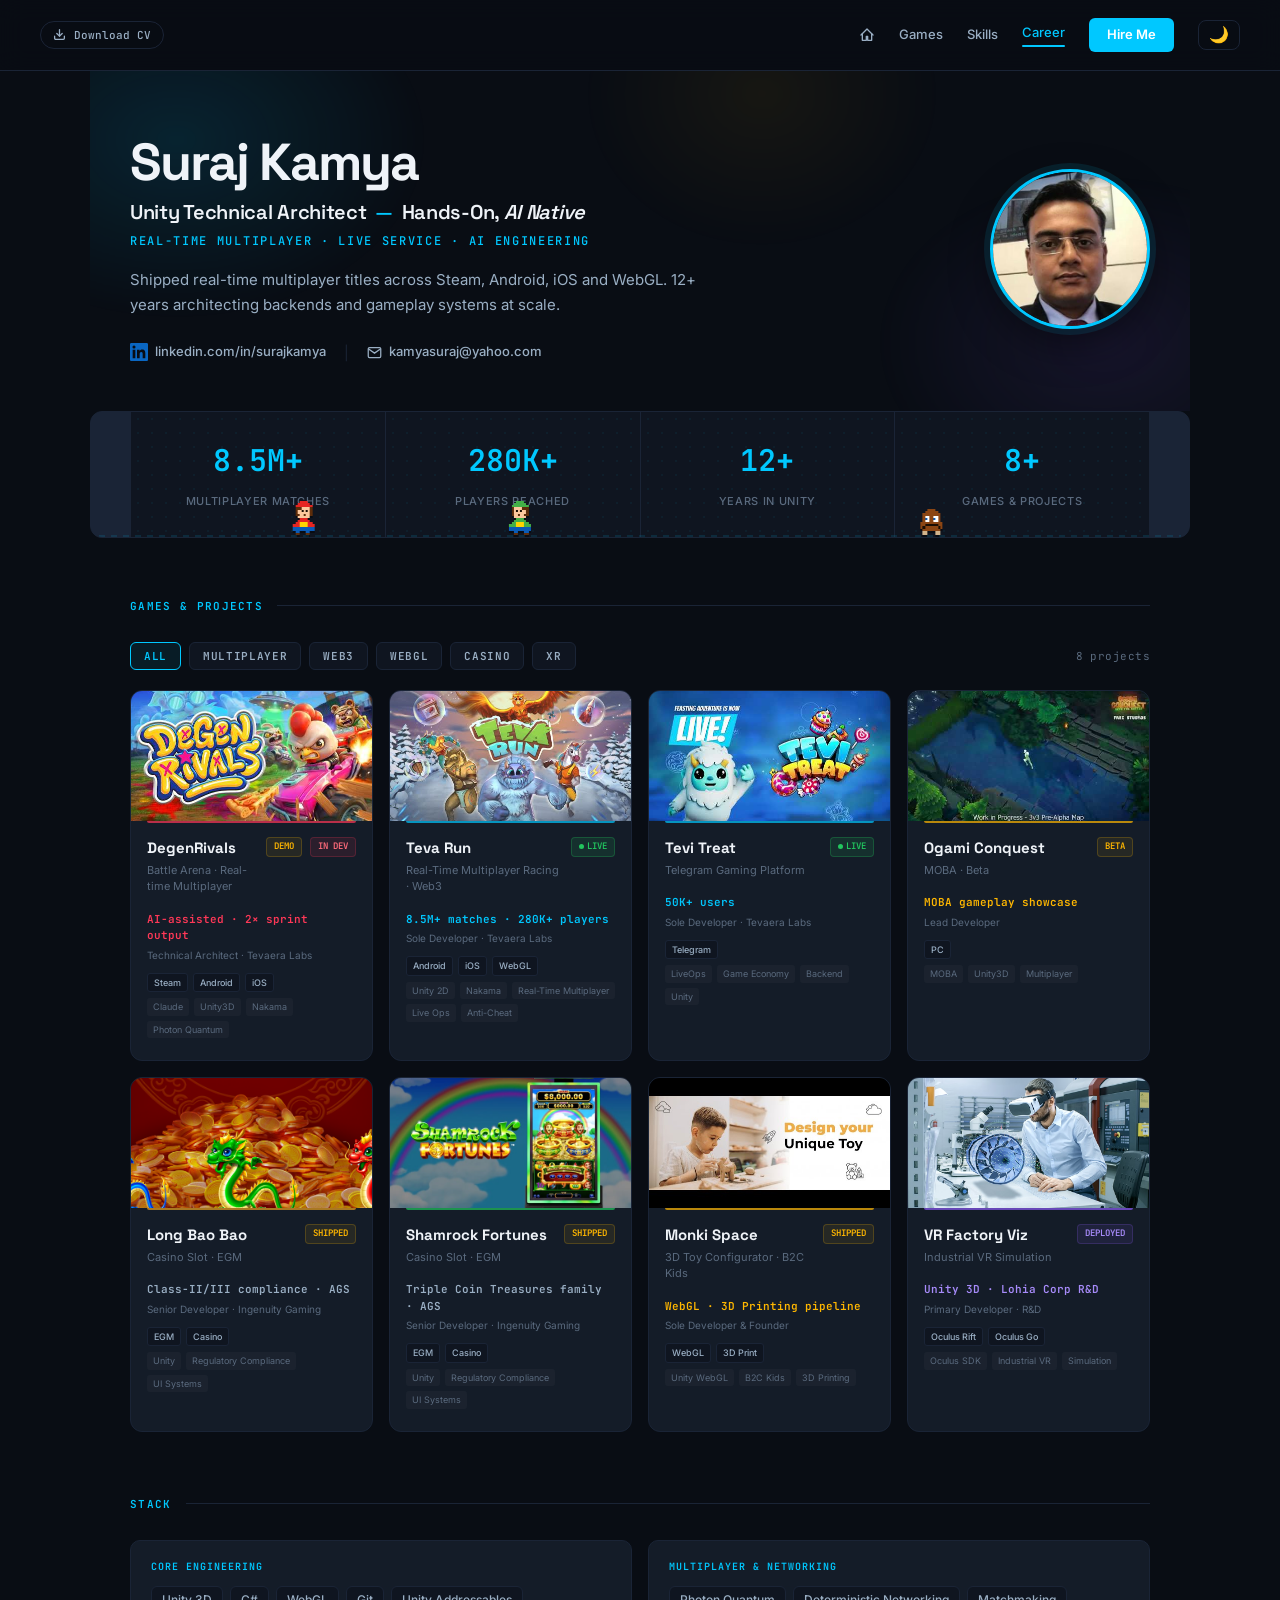
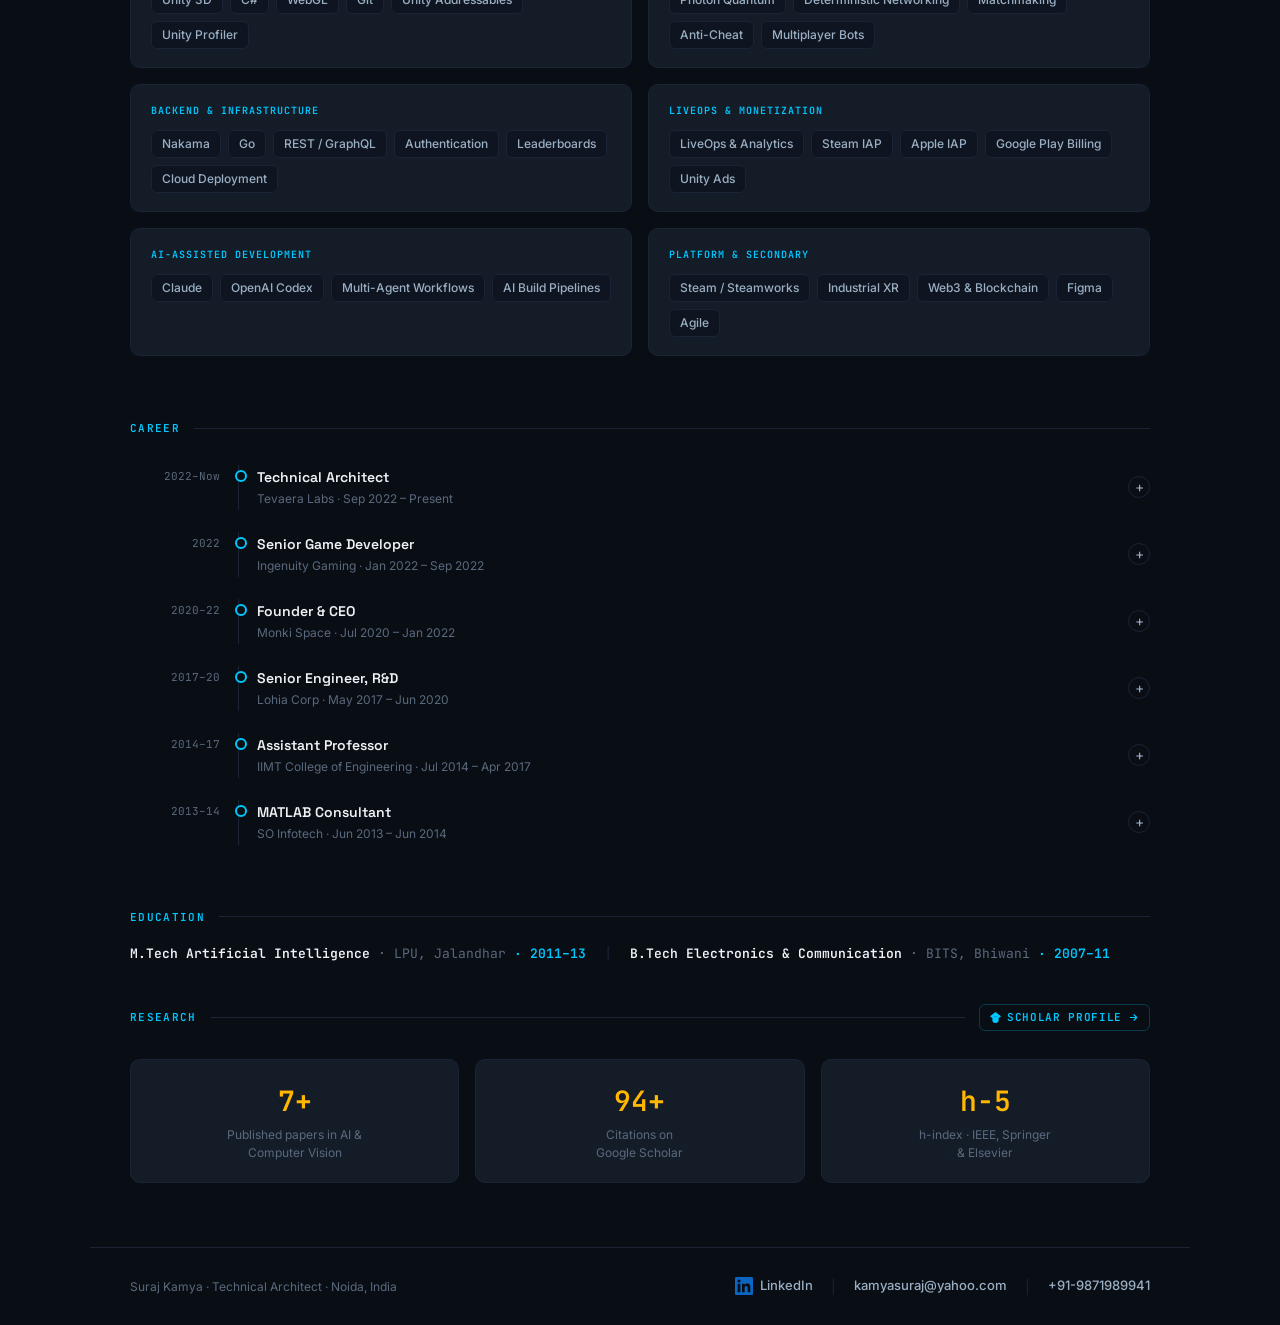
==== commit ef3f5199: "Add GoatCounter analytics with custom event tracking - Load goatcounter count.js async at end of bod" ====
--- a/index.html
+++ b/index.html
@@ -582,11 +582,18 @@
 </div>
 
 <script>
+function gcEvent(name,title){
+  if(window.goatcounter&&window.goatcounter.count){
+    window.goatcounter.count({path:name,title:title||name,event:true});
+  }
+}
+
 function toggleTheme(){
   const h=document.documentElement,b=document.getElementById('themeBtn');
   const dark=h.getAttribute('data-theme')==='dark';
   h.setAttribute('data-theme',dark?'light':'dark');
   b.textContent=dark?'🌙':'☀️';
+  gcEvent('theme-toggle','Theme: '+(dark?'light':'dark'));
 }
 document.getElementById('themeBtn').textContent='🌙';
 
@@ -603,6 +610,7 @@
   modal.setAttribute('data-video-id',videoId);
   modal.setAttribute('data-platform',platform||'youtube');
   document.body.style.overflow='hidden';
+  gcEvent('video-play','Video: '+videoId+' ('+(platform||'youtube')+')');
 }
 function closeVideo(){
   document.getElementById('videoFrame').src='';
@@ -679,6 +687,7 @@
       if(match) shown++;
     });
     updateFilterCount(cat,shown);
+    gcEvent('filter/'+cat.toLowerCase(),'Filter: '+cat);
   });
 }
 function updateFilterCount(cat,n){
@@ -709,6 +718,10 @@
     var content=btn.closest('.tl-content');
     var open=content.classList.toggle('expanded');
     btn.setAttribute('aria-expanded',open?'true':'false');
+    if(open){
+      var roleEl=btn.querySelector('.tl-role');
+      gcEvent('career-expand',roleEl?'Career: '+roleEl.textContent:'Career expand');
+    }
   });
 });
 
@@ -771,6 +784,7 @@
       if(navigator.clipboard&&navigator.clipboard.writeText){
         navigator.clipboard.writeText(text).then(function(){showToast('Copied: '+text);}).catch(function(){fallback(text);});
       }else{fallback(text);}
+      gcEvent(text.indexOf('@')>-1?'email-copy':'phone-copy',(text.indexOf('@')>-1?'Email copy: ':'Phone copy: ')+text);
     });
   });
   function fallback(text){
@@ -796,7 +810,21 @@
   },{passive:true});
   btn.addEventListener('click',function(){
     window.scrollTo({top:0,behavior:'smooth'});
+    gcEvent('back-to-top','Back to top');
   });
+})();
+
+/* nav / external link tracking */
+(function(){
+  function on(sel,name,title){
+    document.querySelectorAll(sel).forEach(function(el){
+      el.addEventListener('click',function(){gcEvent(name,title);});
+    });
+  }
+  on('.nav-cv','cv-download','CV download');
+  on('.nav-cta','hire-me','Hire Me click');
+  on('a[href*="linkedin.com"]','linkedin-click','LinkedIn click');
+  on('.sec-link[href*="scholar.google.com"]','scholar-click','Google Scholar click');
 })();
 
 (function(){
@@ -846,5 +874,6 @@
 })();
 </script>
 <script src="assets/js/mario-stats.js?v=4" defer></script>
+<script data-goatcounter="https://kamyasuraj.goatcounter.com/count" async src="//gc.zgo.at/count.js"></script>
 </body>
 </html>
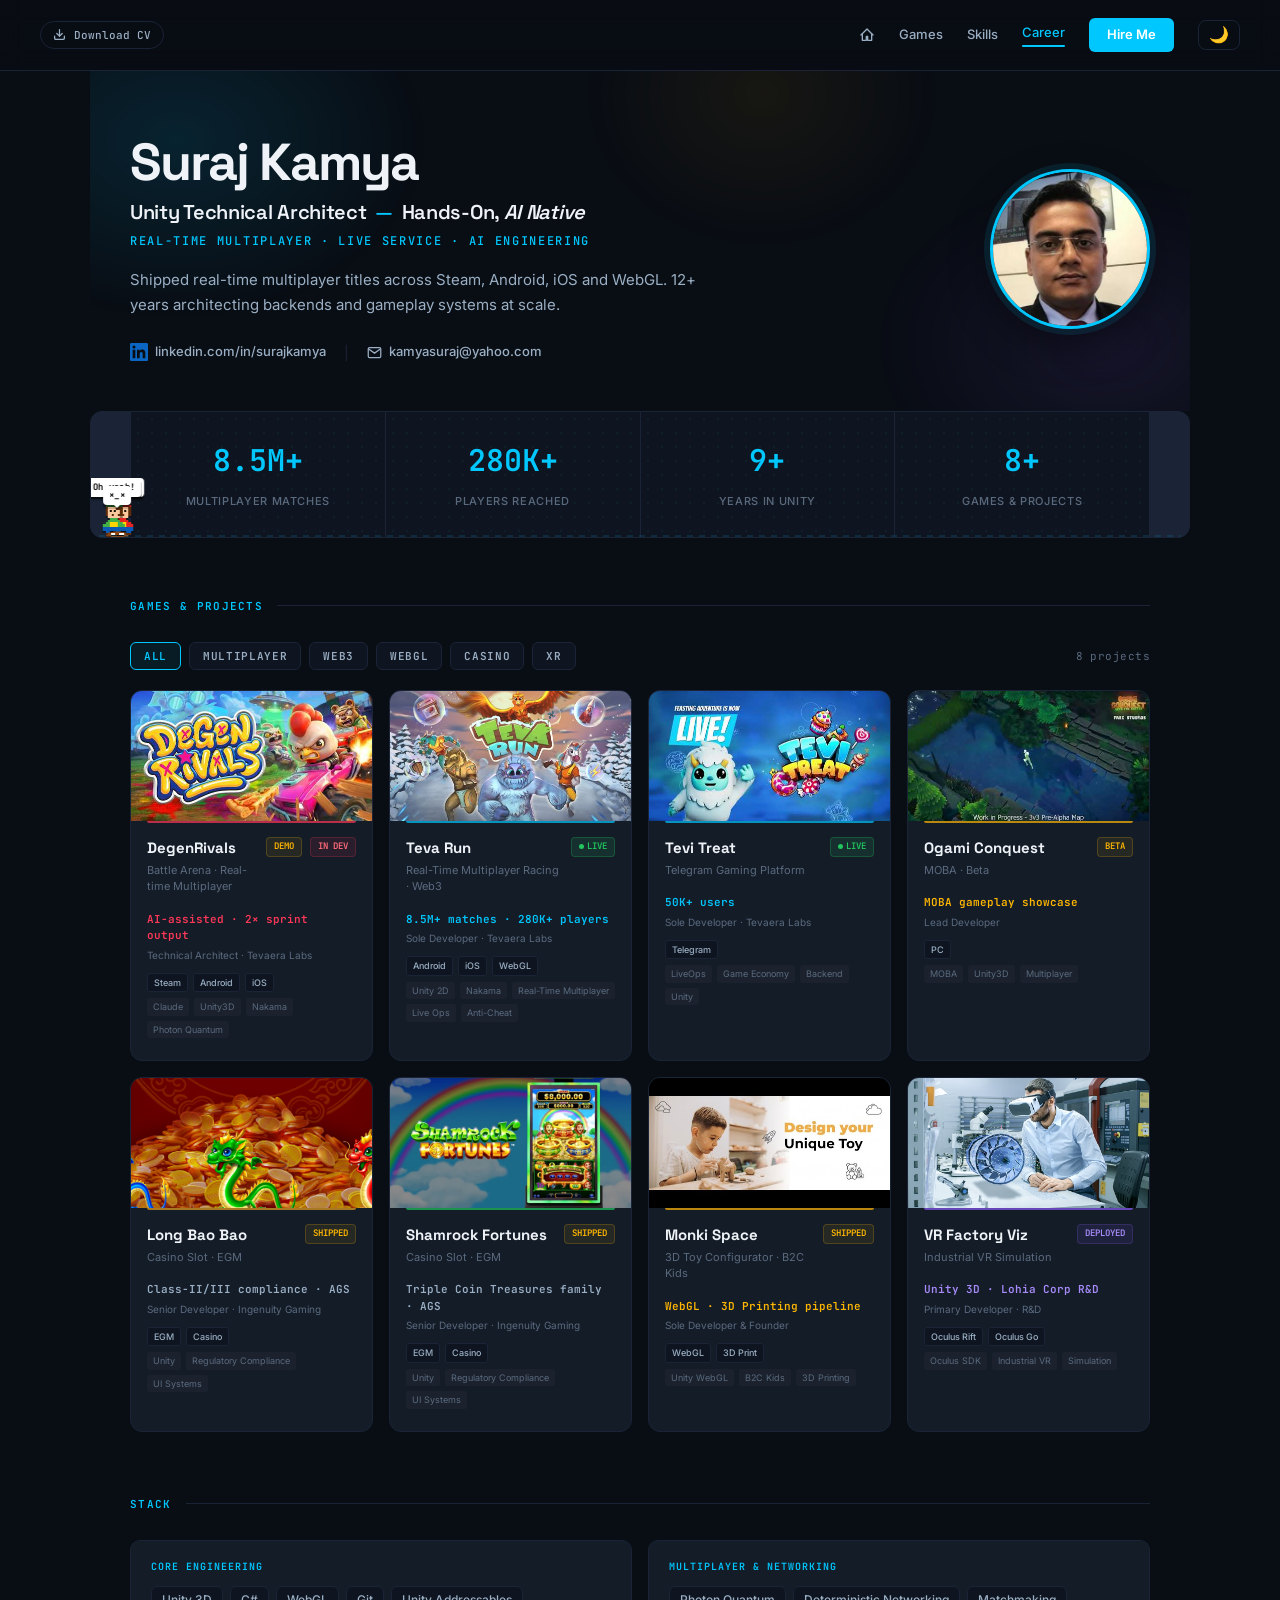
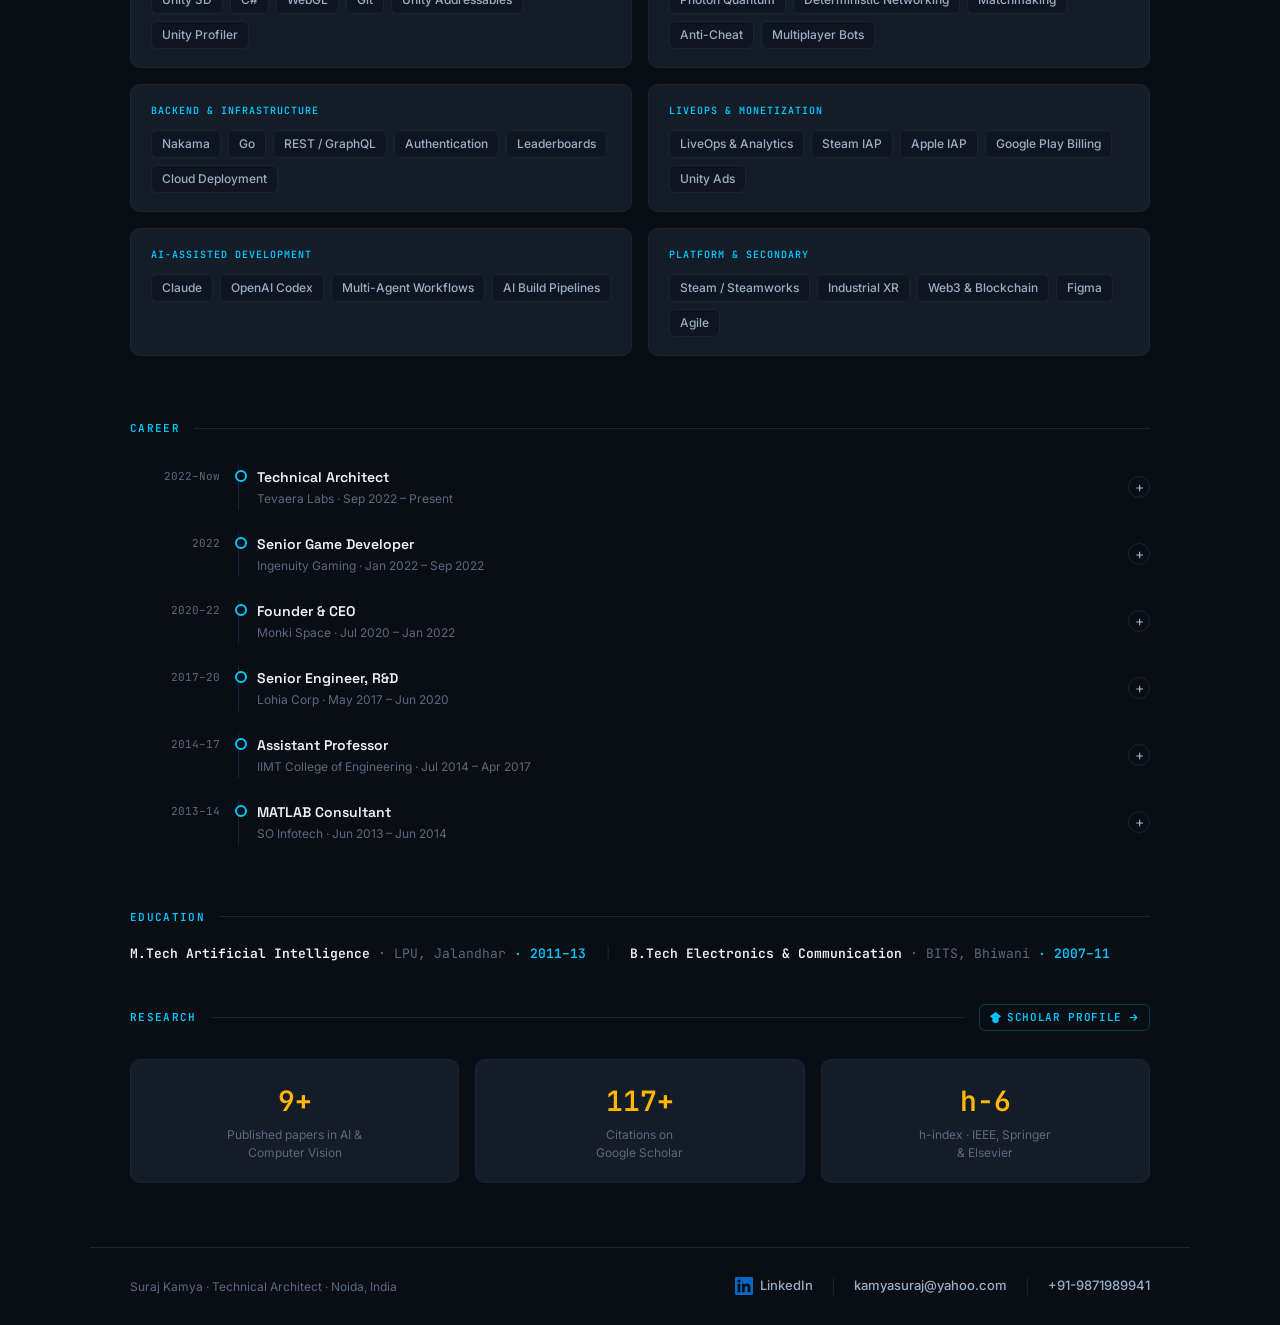
==== commit 8f42a490: "Correct stats: Years in Unity 12+ -> 9+ 12+ years was total experience; Unity-specific is 9+. The st" ====
--- a/index.html
+++ b/index.html
@@ -349,7 +349,7 @@
 <div class="stats-bar reveal">
   <div class="stat-item"><span class="stat-val">8.5M+</span><span class="stat-label">Multiplayer Matches</span></div>
   <div class="stat-item"><span class="stat-val">280K+</span><span class="stat-label">Players Reached</span></div>
-  <div class="stat-item"><span class="stat-val">12+</span><span class="stat-label">Years in Unity</span></div>
+  <div class="stat-item"><span class="stat-val">9+</span><span class="stat-label">Years in Unity</span></div>
   <div class="stat-item"><span class="stat-val">8+</span><span class="stat-label">Games & Projects</span></div>
   <div class="mario-stage" id="marioStage" aria-hidden="true"></div>
 </div>
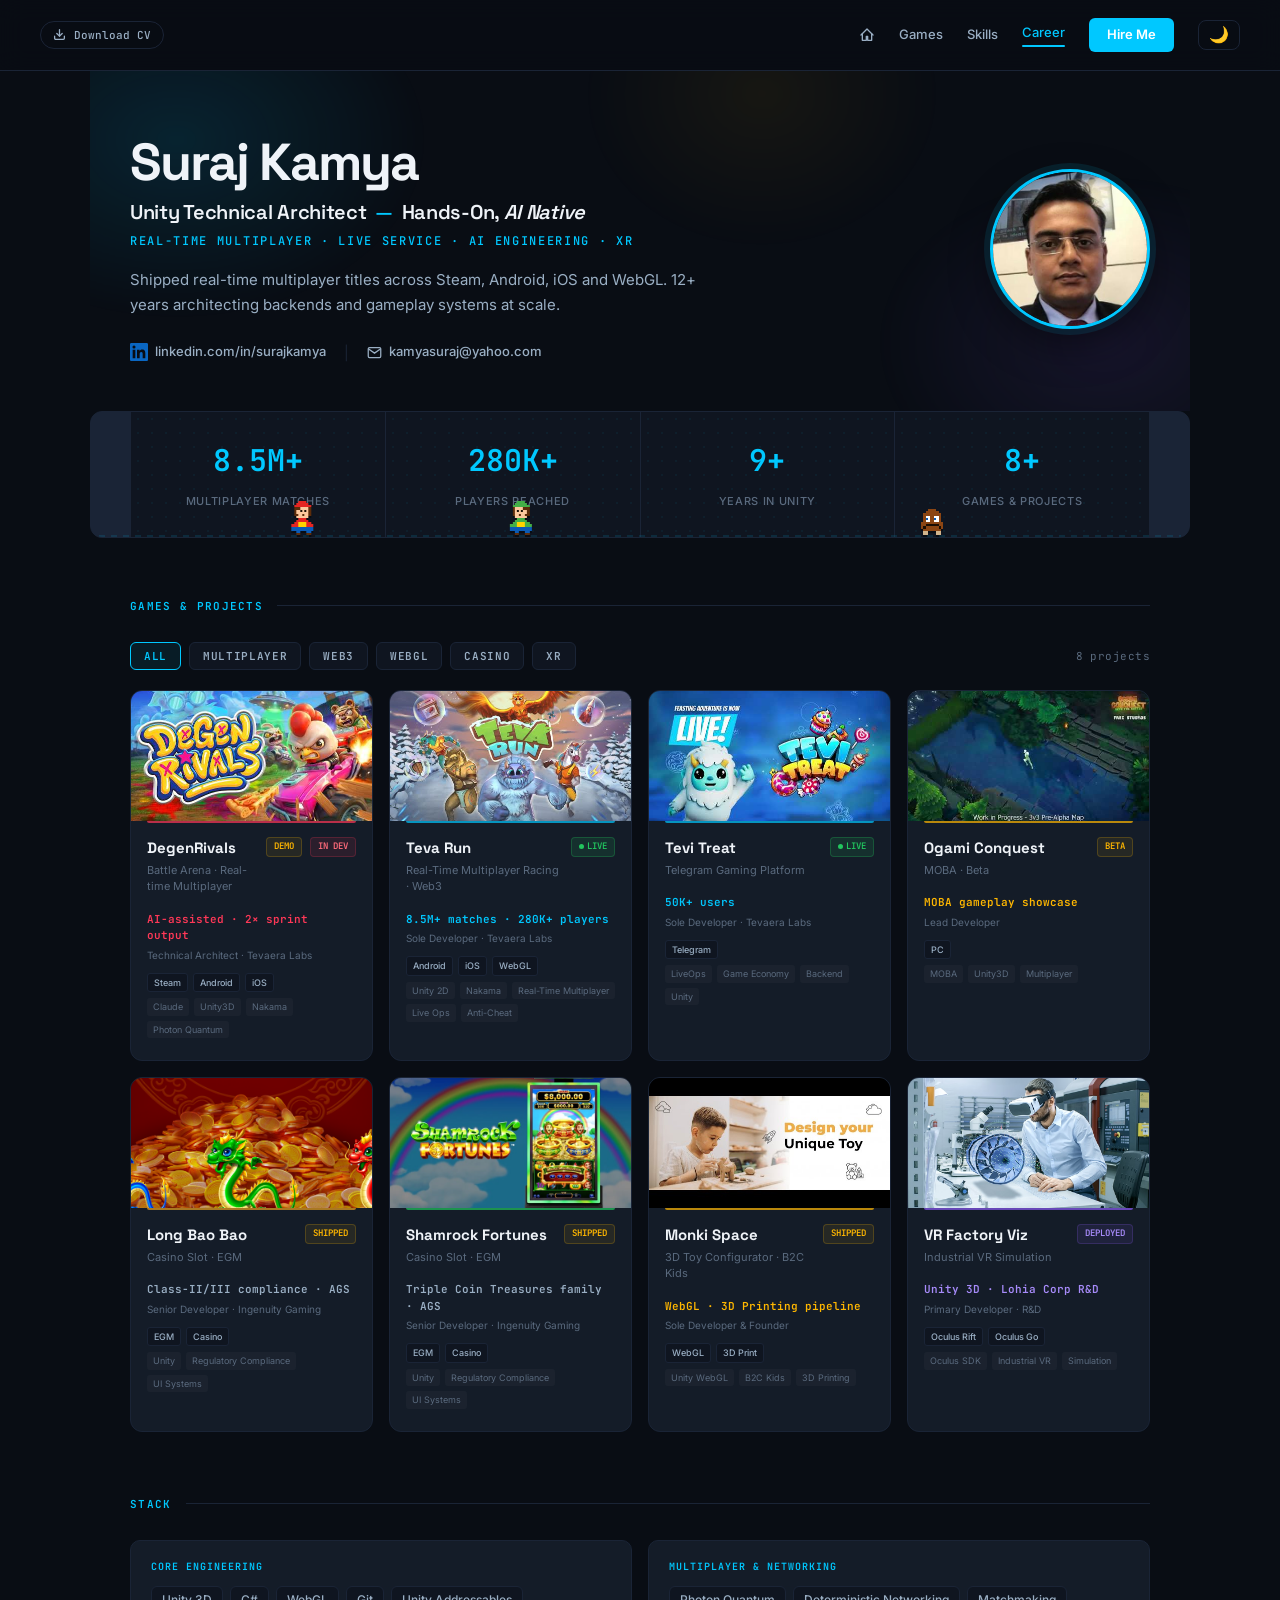
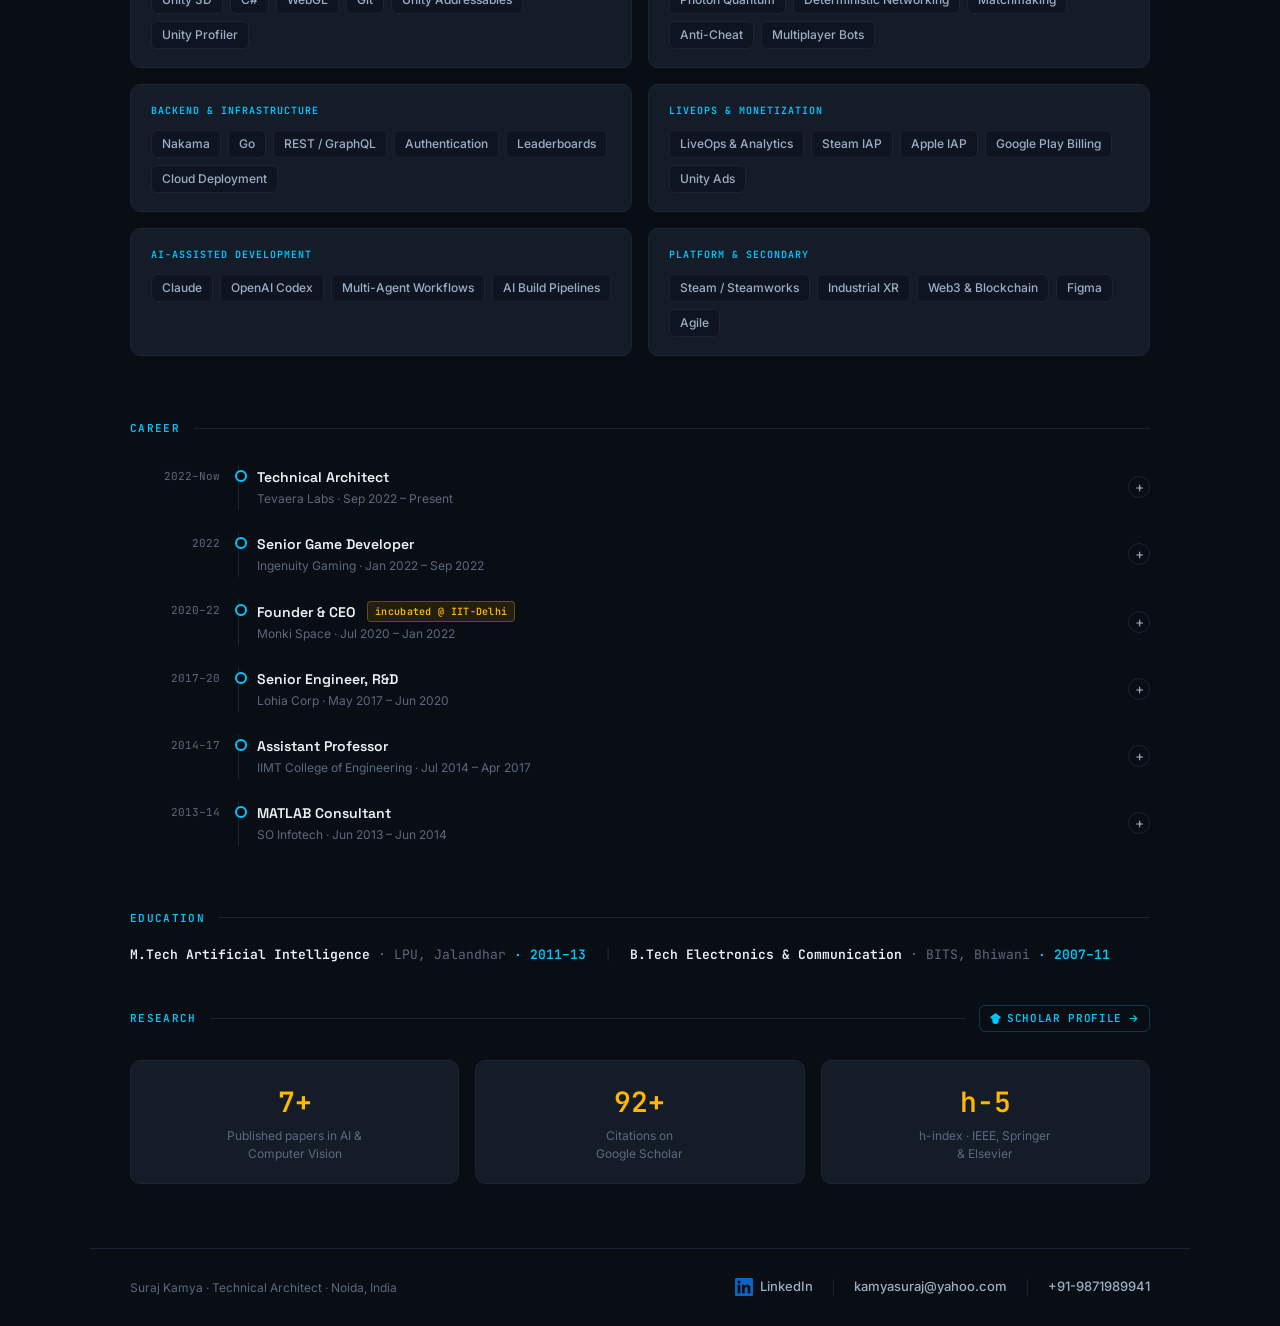
==== commit 35bbabbd: "Tighten hero tagline, add IIT-Delhi badge, surface XR - Tagline: "Real-time Multiplayer · Live servi" ====
--- a/index.html
+++ b/index.html
@@ -165,6 +165,7 @@
   .tl-line{background:var(--border);position:relative}
   .tl-line::before{content:'';position:absolute;width:8px;height:8px;background:var(--bg);border:2px solid var(--cyan);border-radius:50%;left:-3.5px;top:5px;transition:background .3s}
   .tl-role{font-size:14px;font-weight:600;margin-bottom:2px;font-family:'Space Grotesk',sans-serif;color:var(--text)}
+  .tl-badge{display:inline-block;font-family:'JetBrains Mono',monospace;font-size:10px;font-weight:600;letter-spacing:.03em;color:var(--amber);background:rgba(255,183,0,.1);border:1px solid rgba(255,183,0,.3);padding:2px 7px;border-radius:4px;margin-left:8px;vertical-align:2px;white-space:nowrap}
   .tl-co{font-size:12px;color:var(--muted)}
   .tl-content{width:100%}
   .tl-header{width:100%;display:flex;align-items:center;justify-content:space-between;gap:12px;background:none;border:none;padding:2px 0;margin:0;cursor:pointer;text-align:left;color:inherit;font:inherit;border-radius:6px;transition:background .15s}
@@ -327,7 +328,7 @@
   <div class="hero-left">
     <h1>Suraj Kamya</h1>
     <p class="hero-headline">Unity Technical Architect <span class="hl-dash">—</span> Hands-On, <span class="hl-accent">AI Native</span></p>
-    <p class="hero-tagline">Real-time multiplayer · Live service · AI engineering</p>
+    <p class="hero-tagline">Real-time Multiplayer · Live service · AI Engineering · XR</p>
     <p class="hero-sub">Shipped real-time multiplayer titles across Steam, Android, iOS and WebGL. 12+ years architecting backends and gameplay systems at scale.</p>
     <div class="contact-row">
       <a href="https://linkedin.com/in/surajkamya" target="_blank" class="contact-item">
@@ -433,7 +434,7 @@
       <div class="tl-content">
         <button class="tl-header" aria-expanded="false">
           <div>
-            <div class="tl-role">Founder &amp; CEO</div>
+            <div class="tl-role">Founder &amp; CEO <span class="tl-badge">incubated @ IIT-Delhi</span></div>
             <div class="tl-co">Monki Space · Jul 2020 – Jan 2022</div>
           </div>
           <span class="tl-toggle" aria-hidden="true">+</span>
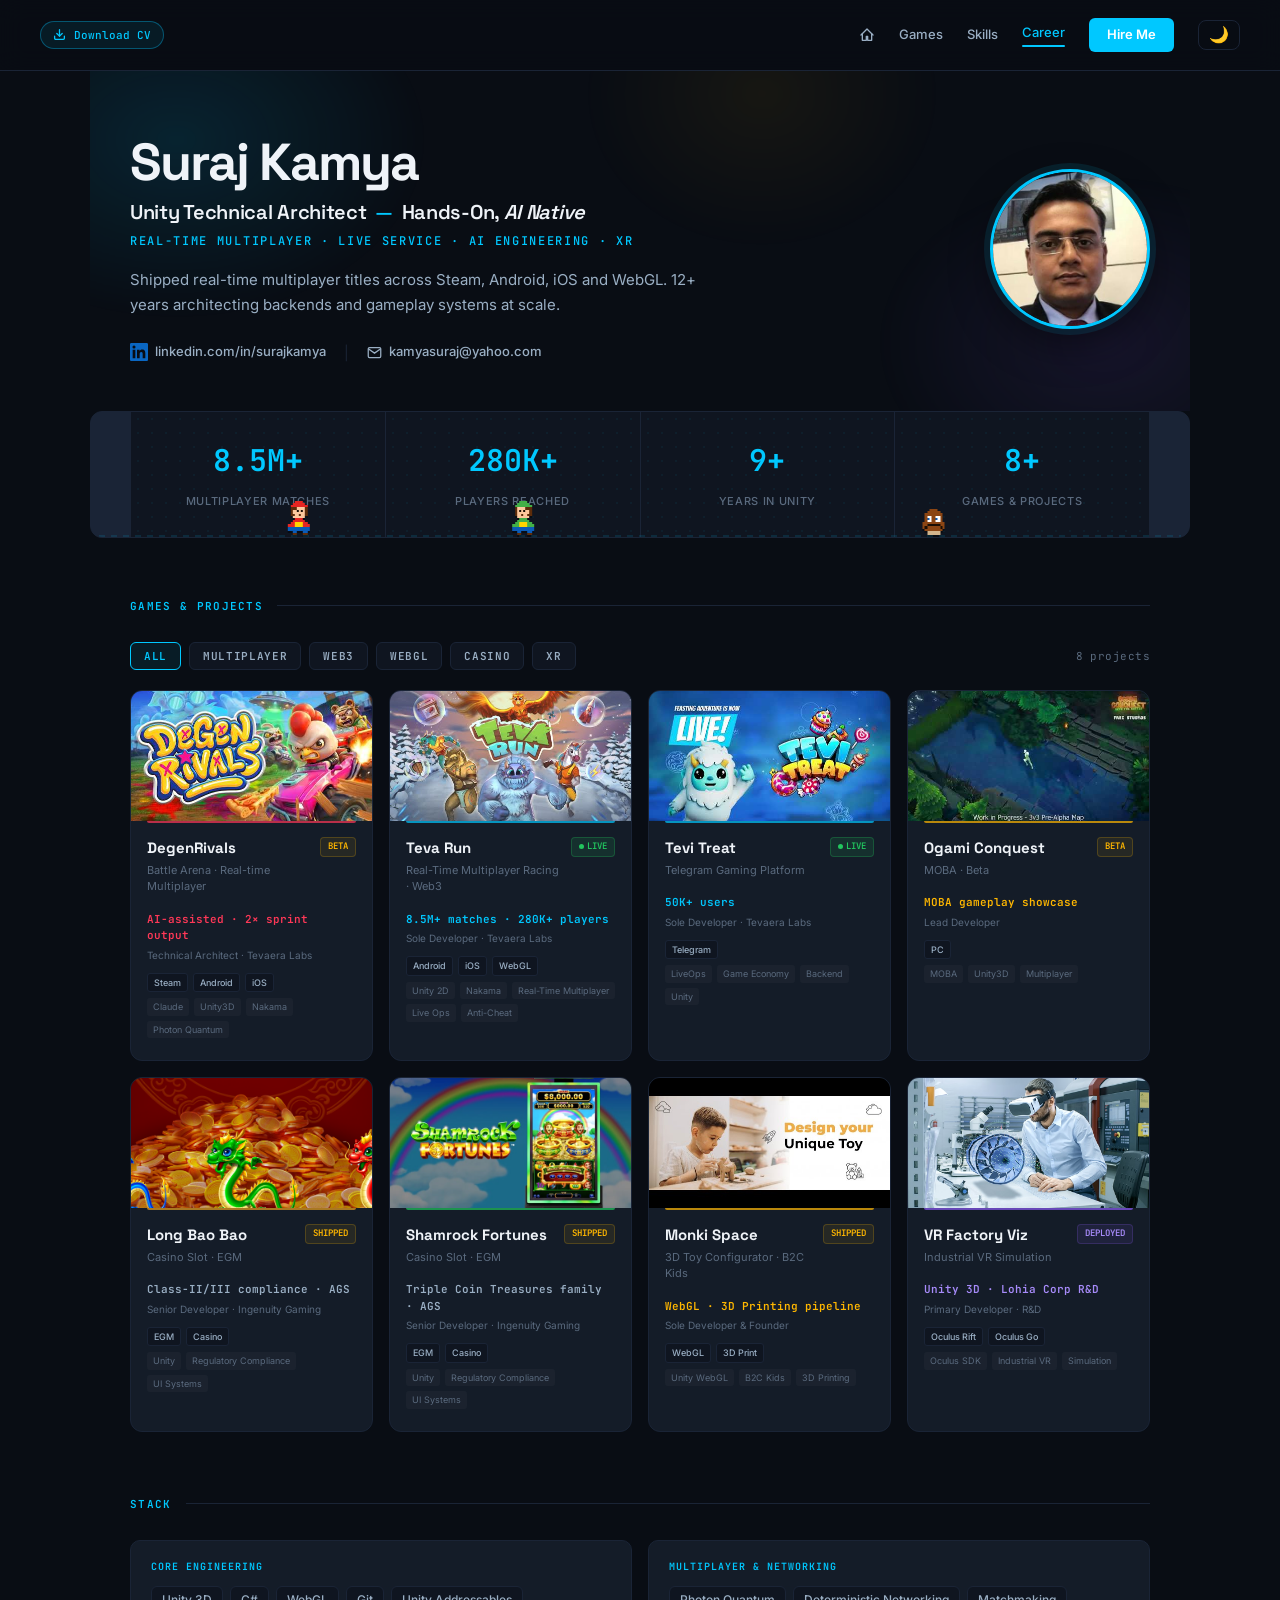
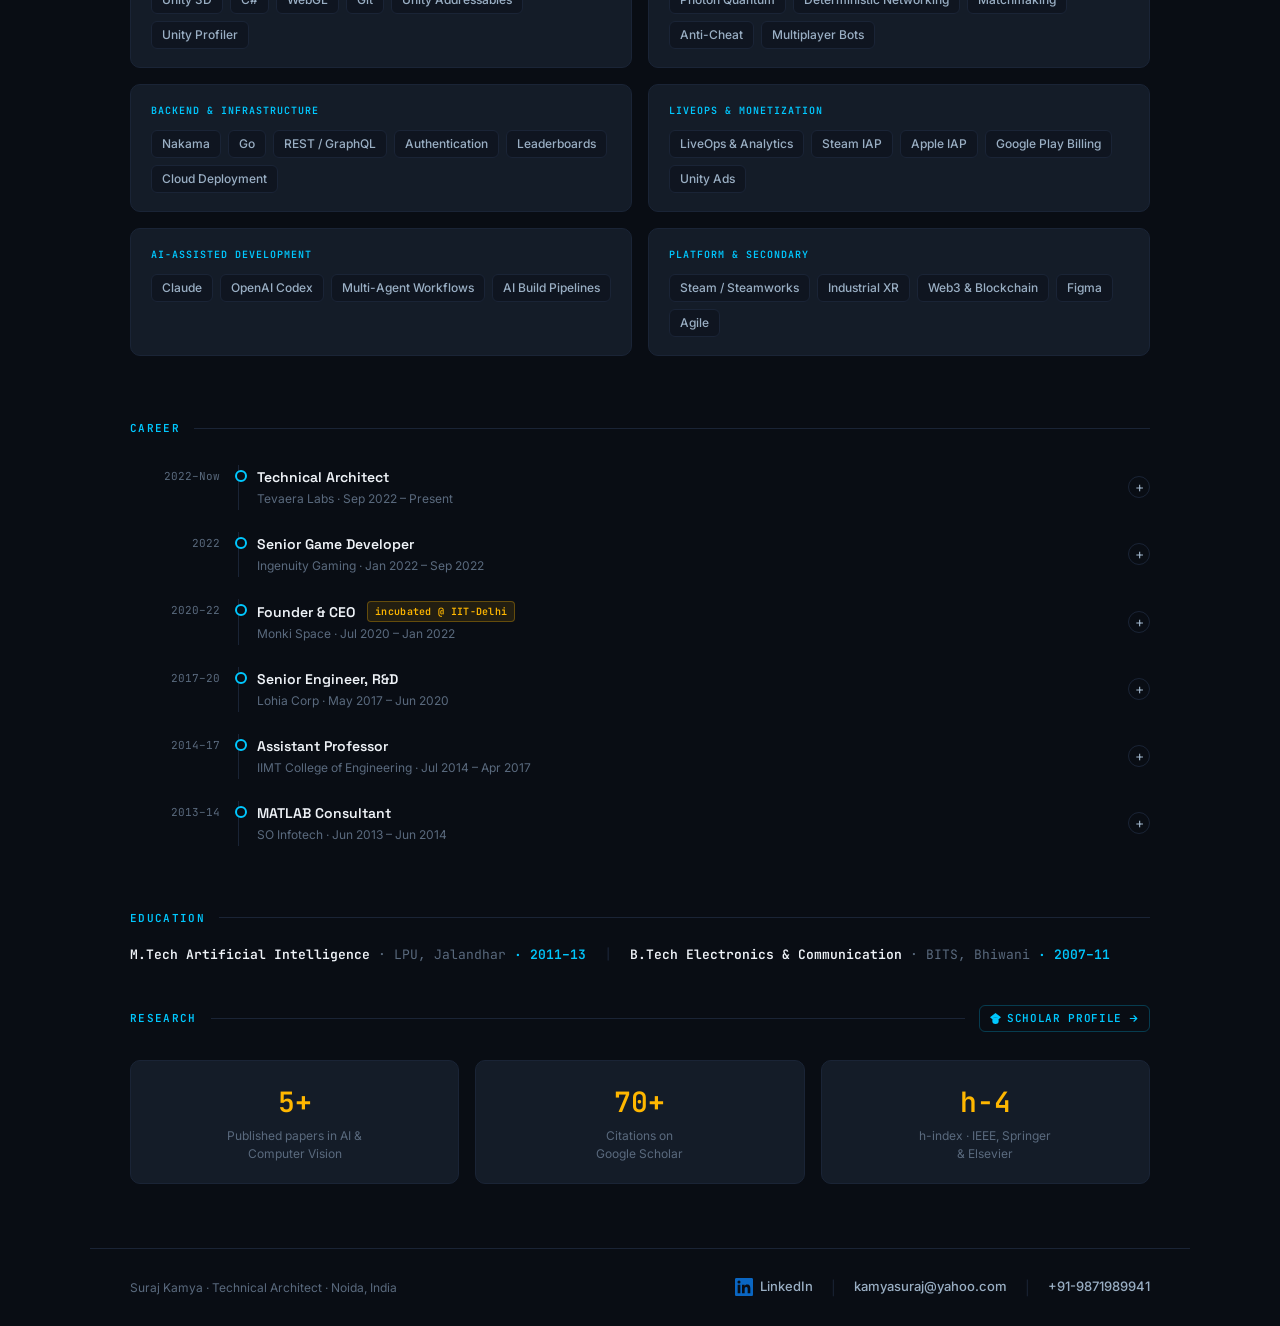
==== commit 5b22aeae: "Make Download CV nav pill more prominent Rest state now shows cyan text on translucent cyan pill so " ====
--- a/index.html
+++ b/index.html
@@ -98,8 +98,9 @@
   .hero-tagline{font-family:'JetBrains Mono',monospace;font-size:12px;font-weight:500;color:var(--cyan);text-transform:uppercase;letter-spacing:.14em;margin-bottom:18px;opacity:.85}
   .hero-sub{font-size:15px;color:var(--soft);margin-bottom:24px;line-height:1.65}
   .hero-sub strong{color:var(--text);font-weight:600}
-  .nav-cv{color:var(--soft);background:transparent;border-color:var(--border)}
-  .nav-cv:hover{color:var(--cyan);background:rgba(0,200,255,.06);border-color:rgba(0,200,255,.4)}
+  .nav-cv{color:var(--cyan);background:rgba(0,200,255,.08);border-color:rgba(0,200,255,.35)}
+  .nav-cv:hover{color:#fff;background:var(--cyan);border-color:var(--cyan);box-shadow:0 4px 14px rgba(0,200,255,.35);transform:translateY(-1px)}
+  .nav-cv{transition:all .2s}
   .nav-cv svg{flex-shrink:0}
   .contact-row{display:flex;align-items:center;gap:18px;flex-wrap:wrap}
   .contact-item{display:inline-flex;align-items:center;gap:7px;color:var(--soft);text-decoration:none;font-size:13px;font-weight:500;transition:color .2s}
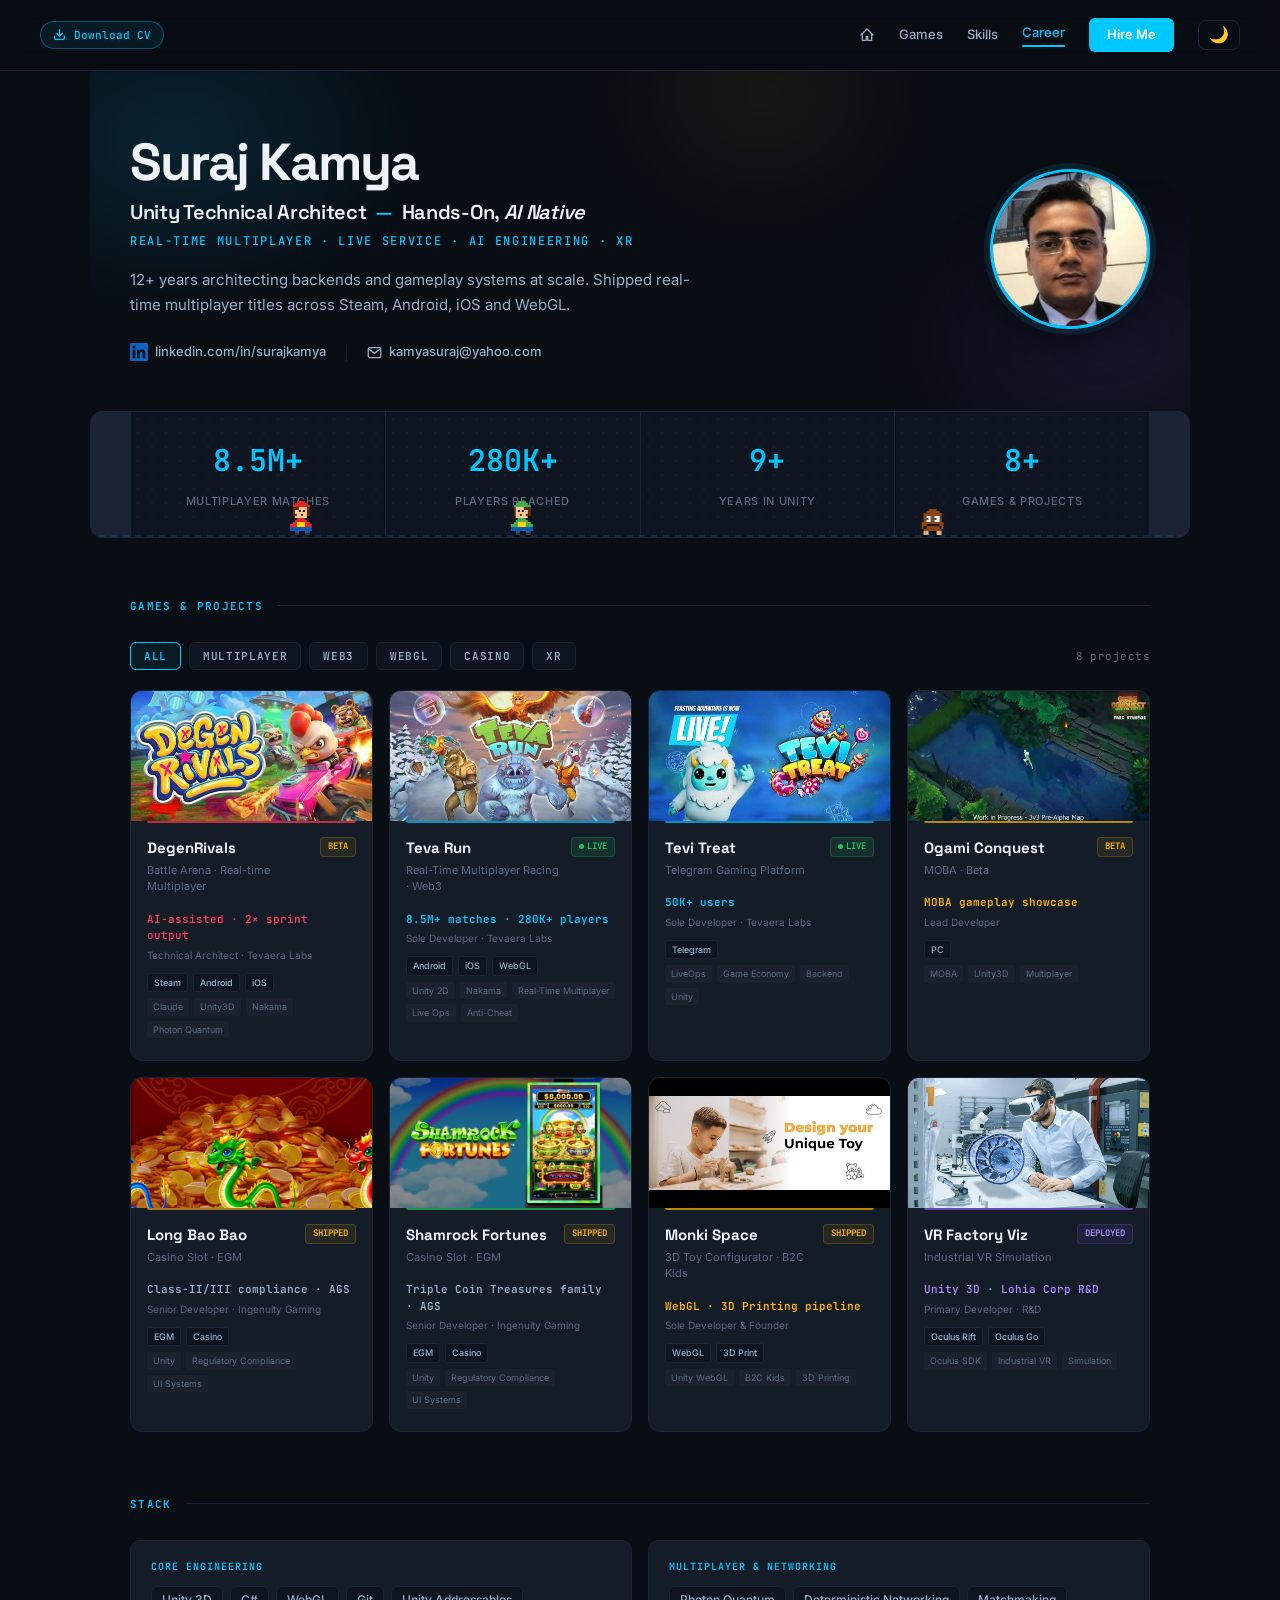
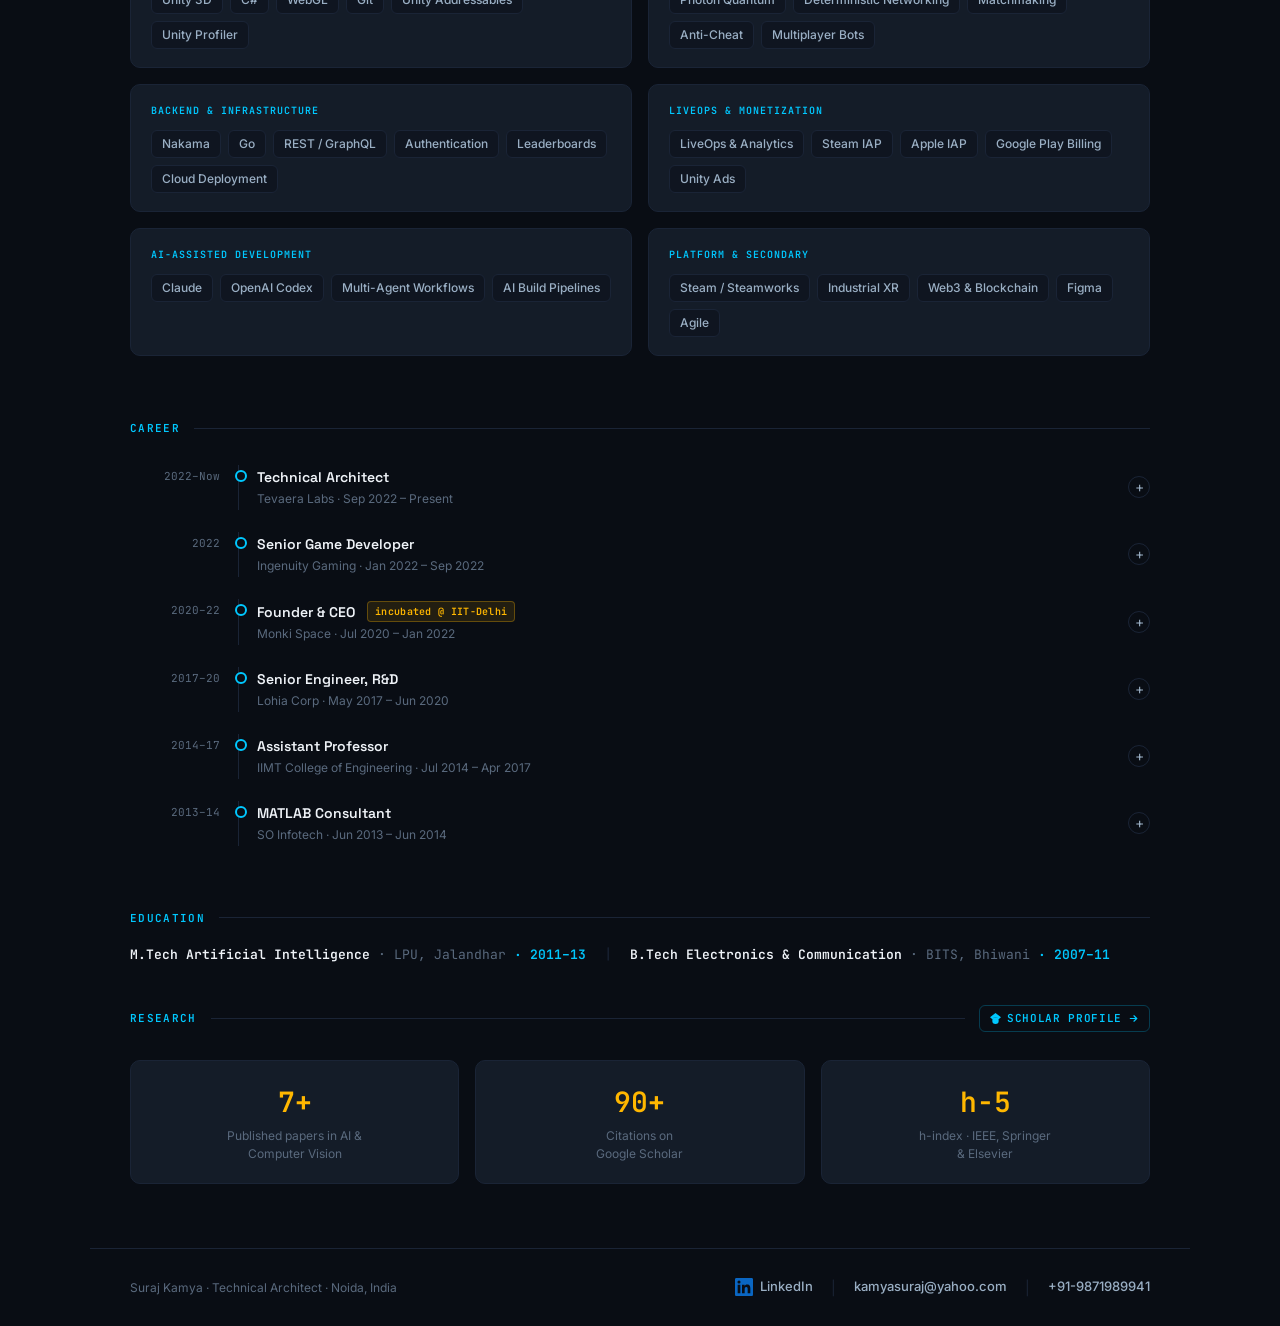
==== commit a36c9a2f: "Lead hero sub with tenure, follow with shipped platforms Reorder the two sentences so "12+ years arc" ====
--- a/index.html
+++ b/index.html
@@ -330,7 +330,7 @@
     <h1>Suraj Kamya</h1>
     <p class="hero-headline">Unity Technical Architect <span class="hl-dash">—</span> Hands-On, <span class="hl-accent">AI Native</span></p>
     <p class="hero-tagline">Real-time Multiplayer · Live service · AI Engineering · XR</p>
-    <p class="hero-sub">Shipped real-time multiplayer titles across Steam, Android, iOS and WebGL. 12+ years architecting backends and gameplay systems at scale.</p>
+    <p class="hero-sub">12+ years architecting backends and gameplay systems at scale. Shipped real-time multiplayer titles across Steam, Android, iOS and WebGL.</p>
     <div class="contact-row">
       <a href="https://linkedin.com/in/surajkamya" target="_blank" class="contact-item">
         <svg class="li-logo" xmlns="http://www.w3.org/2000/svg" viewBox="0 0 24 24" fill="#0A66C2"><path d="M20.447 20.452h-3.554v-5.569c0-1.328-.027-3.037-1.852-3.037-1.853 0-2.136 1.445-2.136 2.939v5.667H9.351V9h3.414v1.561h.046c.477-.9 1.637-1.85 3.37-1.85 3.601 0 4.267 2.37 4.267 5.455v6.286zM5.337 7.433a2.062 2.062 0 01-2.063-2.065 2.064 2.064 0 112.063 2.065zm1.782 13.019H3.555V9h3.564v11.452zM22.225 0H1.771C.792 0 0 .774 0 1.729v20.542C0 23.227.792 24 1.771 24h20.451C23.2 24 24 23.227 24 22.271V1.729C24 .774 23.2 0 22.222 0h.003z"/></svg>
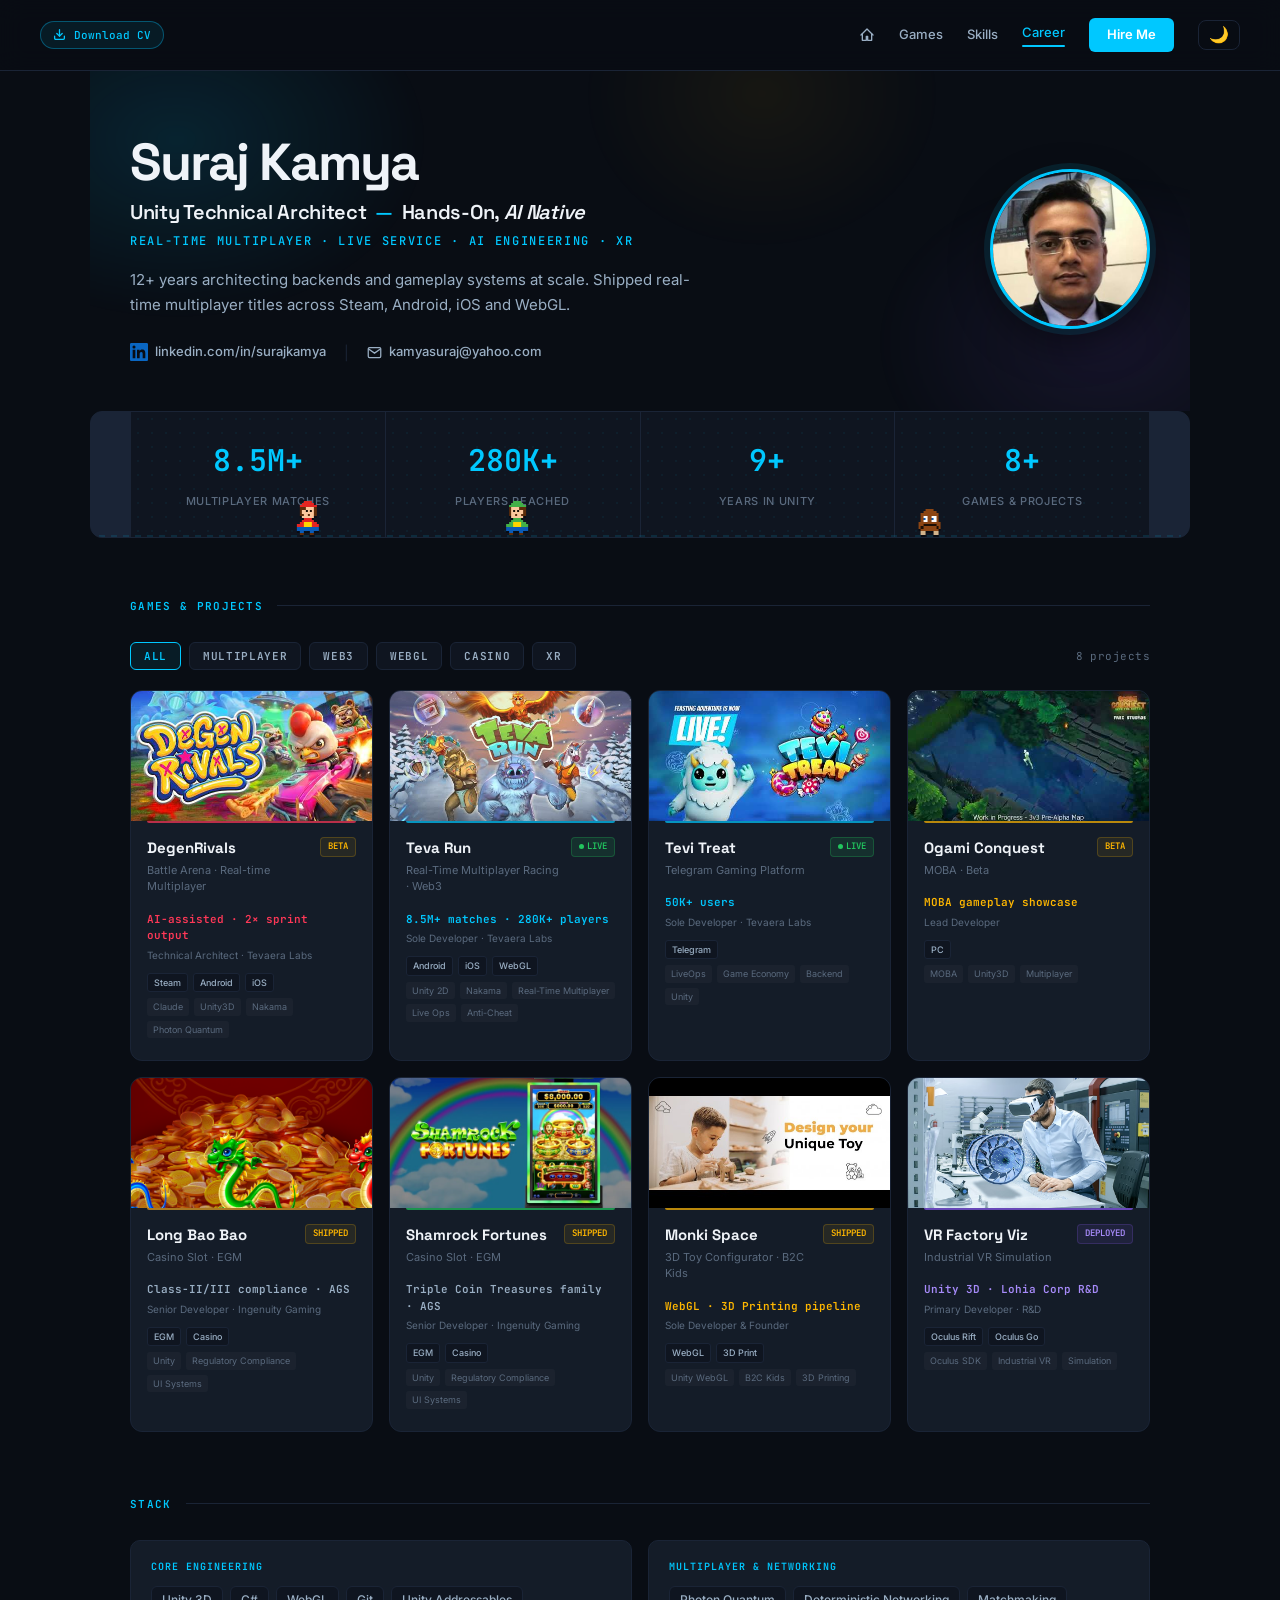
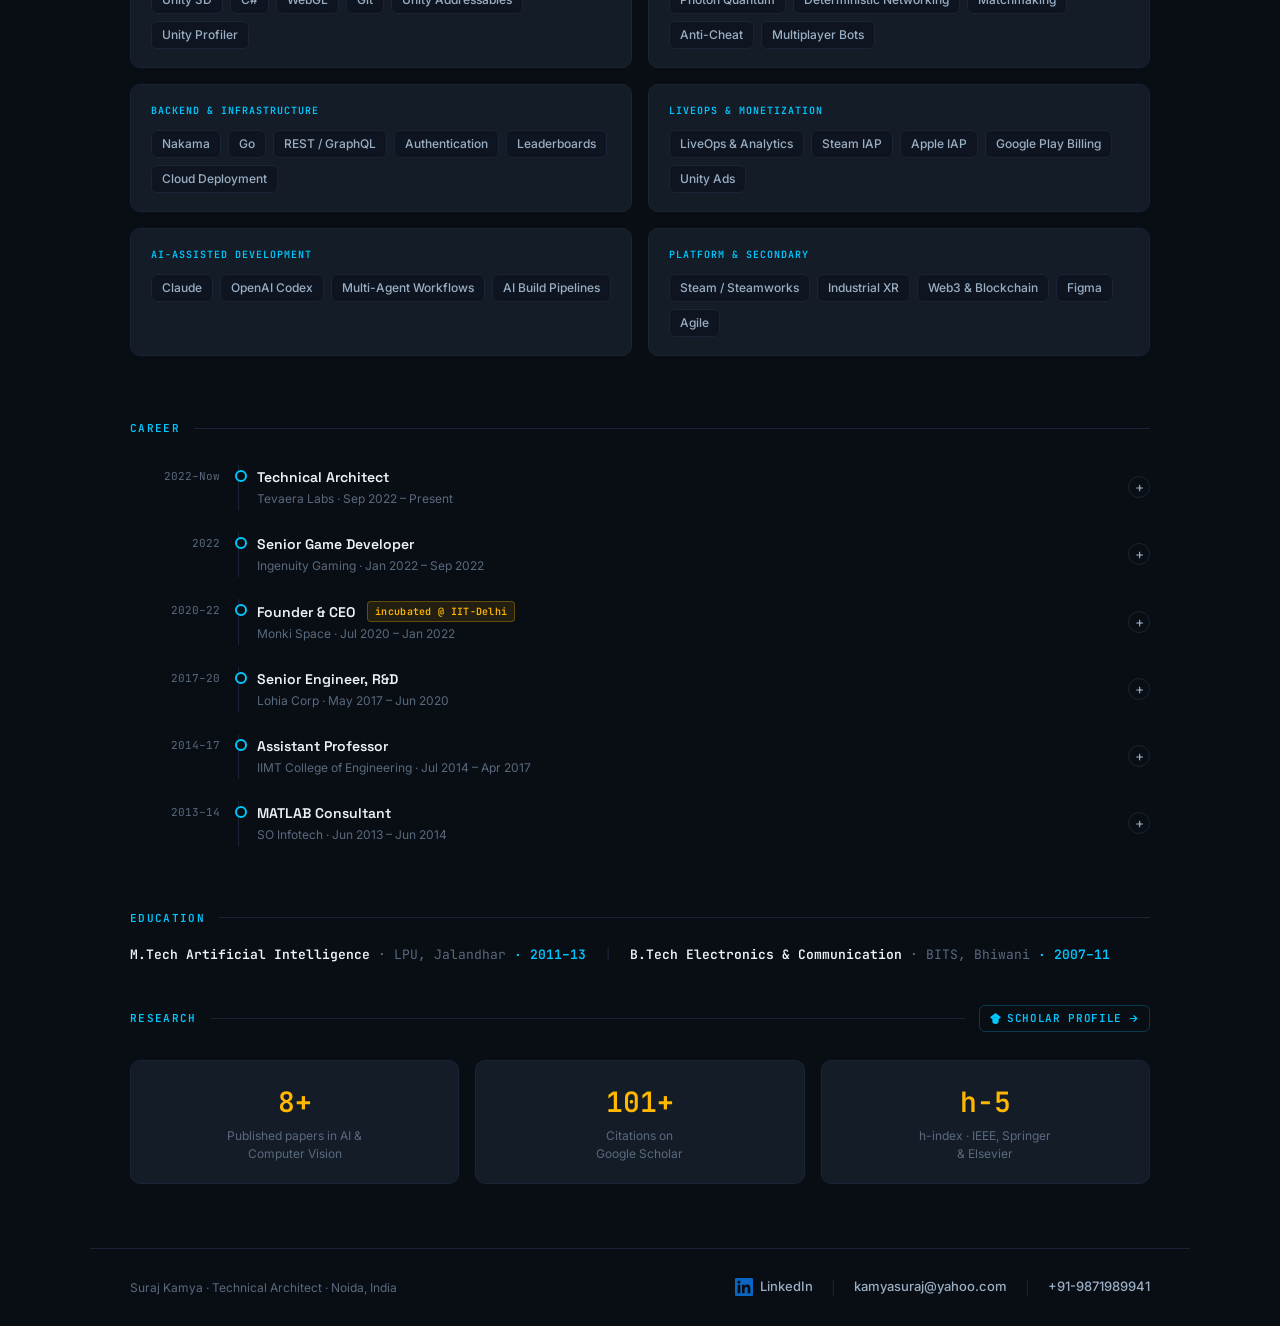
==== commit d20d3386: "Fix preview meta: 9+ years in Unity, 12+ years total Update <meta description>, og:description, twit" ====
--- a/index.html
+++ b/index.html
@@ -4,19 +4,19 @@
 <meta charset="UTF-8">
 <meta name="viewport" content="width=device-width, initial-scale=1.0">
 <title>Suraj Kamya — Technical Architect</title>
-<meta name="description" content="Suraj Kamya — Technical Architect building real-time multiplayer & live-service games. 12+ years Unity, Photon Quantum, Nakama, AI engineering.">
+<meta name="description" content="Suraj Kamya — Technical Architect building real-time multiplayer & live-service games. 9+ years in Unity, 12+ years total. Photon Quantum, Nakama, AI engineering.">
 <link rel="canonical" href="https://kamyasuraj.github.io/portfolio/">
 <meta property="og:type" content="website">
 <meta property="og:url" content="https://kamyasuraj.github.io/portfolio/">
 <meta property="og:title" content="Suraj Kamya — Technical Architect">
-<meta property="og:description" content="Real-time multiplayer & live-service games. 12+ years Unity, Photon Quantum, Nakama, AI engineering.">
+<meta property="og:description" content="9+ years in Unity, 12+ years total. Real-time multiplayer & live-service games with Photon Quantum, Nakama, AI engineering.">
 <meta property="og:image" content="https://kamyasuraj.github.io/portfolio/assets/og.png">
 <meta property="og:image:width" content="1200">
 <meta property="og:image:height" content="630">
 <meta property="og:image:alt" content="Suraj Kamya — Technical Architect — Unity · Photon Quantum · Nakama · AI Engineering">
 <meta name="twitter:card" content="summary_large_image">
 <meta name="twitter:title" content="Suraj Kamya — Technical Architect">
-<meta name="twitter:description" content="Real-time multiplayer & live-service games. 12+ years Unity, Photon Quantum, Nakama, AI engineering.">
+<meta name="twitter:description" content="9+ years in Unity, 12+ years total. Real-time multiplayer & live-service games with Photon Quantum, Nakama, AI engineering.">
 <meta name="twitter:image" content="https://kamyasuraj.github.io/portfolio/assets/og.png">
 <link rel="preconnect" href="https://fonts.googleapis.com">
 <link rel="preconnect" href="https://fonts.gstatic.com" crossorigin>
@@ -29,7 +29,7 @@
   "givenName": "Suraj",
   "familyName": "Kamya",
   "jobTitle": "Technical Architect",
-  "description": "Hands-on AI Native Unity Technical Architect building real-time multiplayer and live-service games. 12+ years in Unity, Photon Quantum, Nakama and backend infrastructure.",
+  "description": "Hands-on AI Native Unity Technical Architect. 9+ years in Unity, 12+ years total, building real-time multiplayer and live-service games with Photon Quantum, Nakama and backend infrastructure.",
   "url": "https://kamyasuraj.github.io/portfolio/",
   "image": "https://kamyasuraj.github.io/portfolio/assets/og.png",
   "email": "mailto:kamyasuraj@yahoo.com",
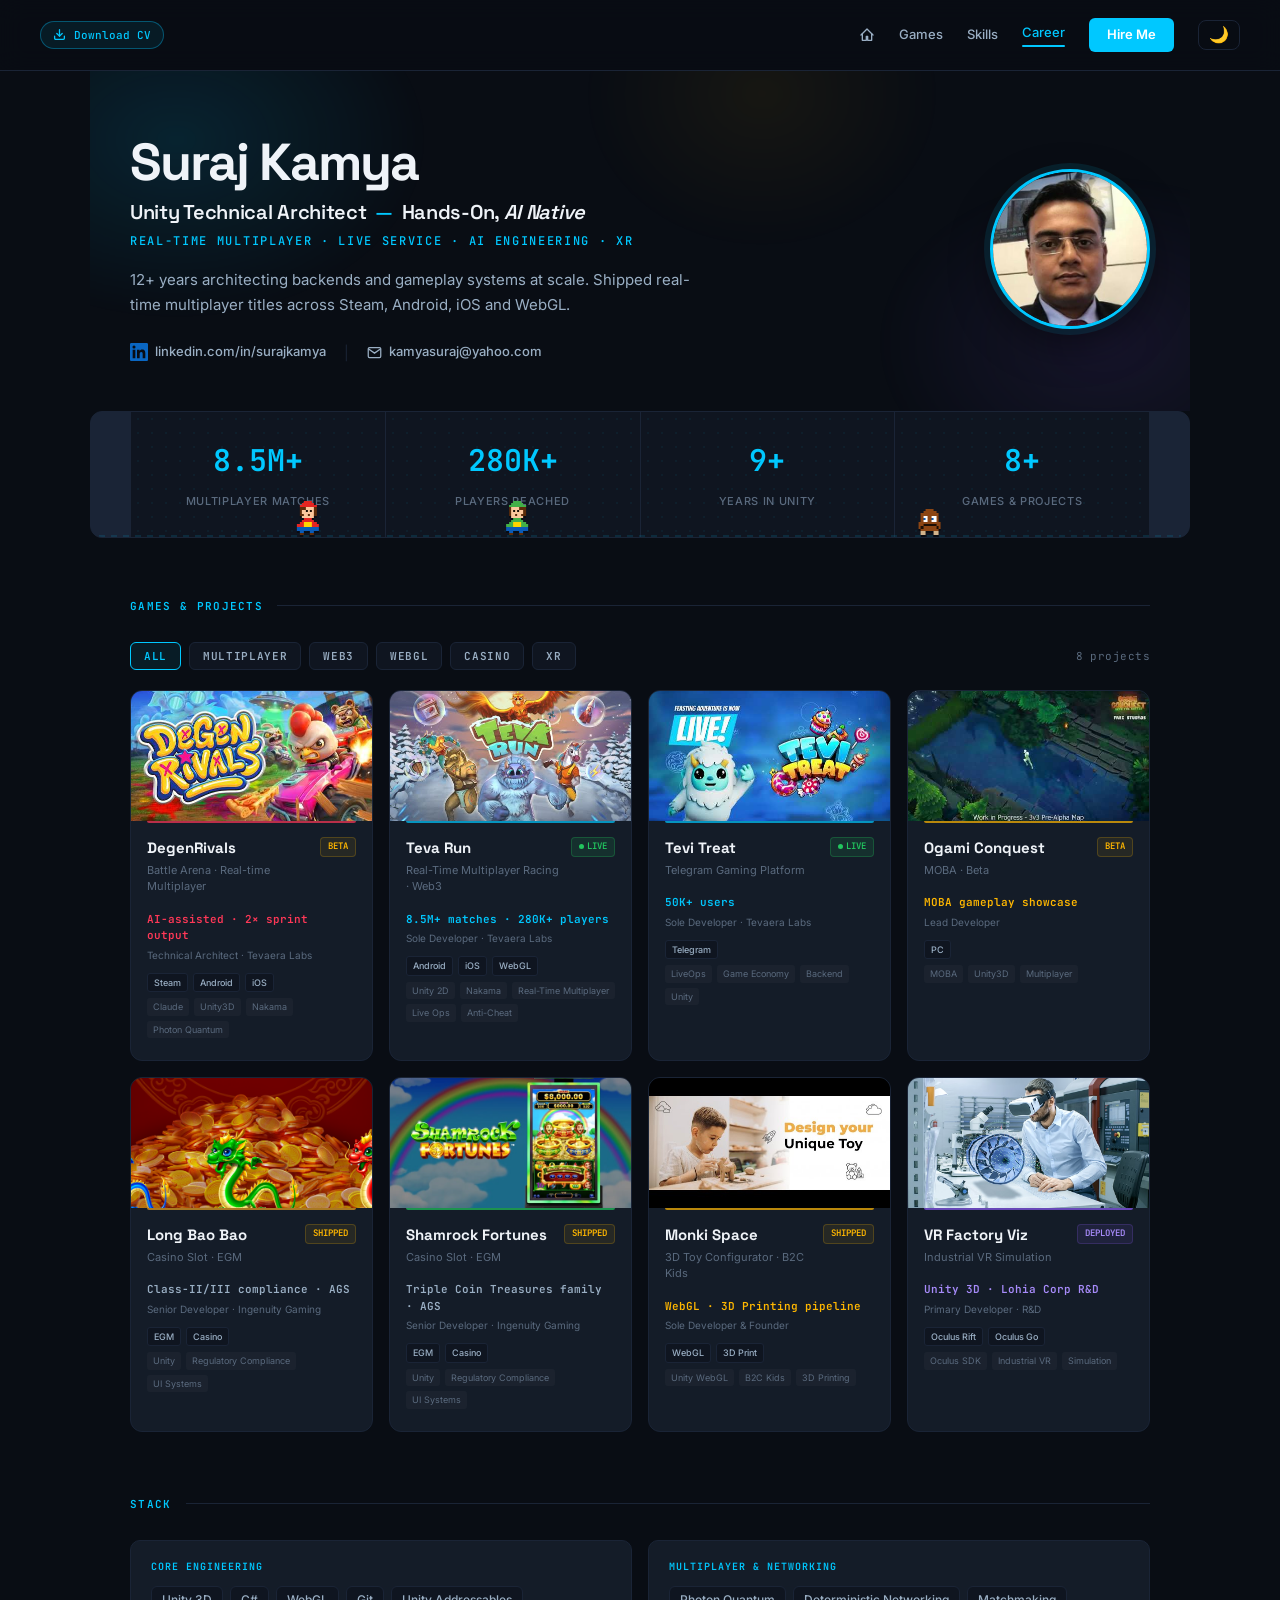
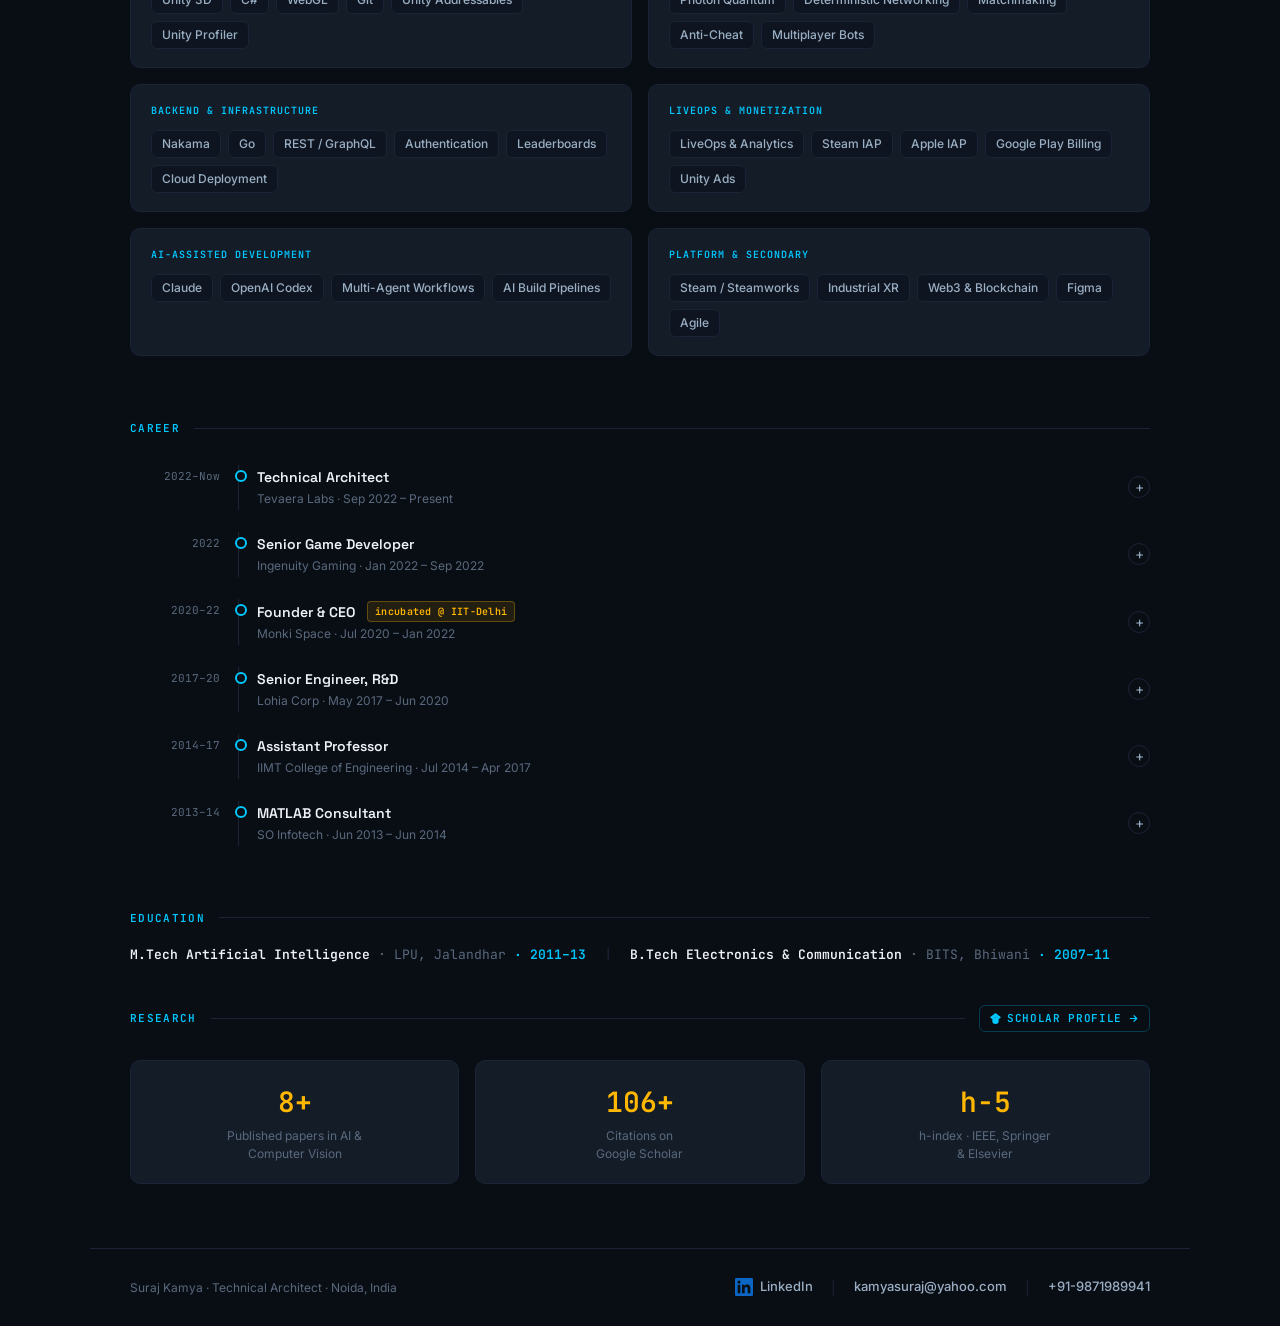
==== commit 6223b683: "Preview meta shows only 9+ years in Unity, drop 12+ total Strip the "12+ years total" phrase from me" ====
--- a/index.html
+++ b/index.html
@@ -4,19 +4,19 @@
 <meta charset="UTF-8">
 <meta name="viewport" content="width=device-width, initial-scale=1.0">
 <title>Suraj Kamya — Technical Architect</title>
-<meta name="description" content="Suraj Kamya — Technical Architect building real-time multiplayer & live-service games. 9+ years in Unity, 12+ years total. Photon Quantum, Nakama, AI engineering.">
+<meta name="description" content="Suraj Kamya — Technical Architect building real-time multiplayer & live-service games. 9+ years in Unity, Photon Quantum, Nakama, AI engineering.">
 <link rel="canonical" href="https://kamyasuraj.github.io/portfolio/">
 <meta property="og:type" content="website">
 <meta property="og:url" content="https://kamyasuraj.github.io/portfolio/">
 <meta property="og:title" content="Suraj Kamya — Technical Architect">
-<meta property="og:description" content="9+ years in Unity, 12+ years total. Real-time multiplayer & live-service games with Photon Quantum, Nakama, AI engineering.">
+<meta property="og:description" content="9+ years in Unity. Real-time multiplayer & live-service games with Photon Quantum, Nakama, AI engineering.">
 <meta property="og:image" content="https://kamyasuraj.github.io/portfolio/assets/og.png">
 <meta property="og:image:width" content="1200">
 <meta property="og:image:height" content="630">
 <meta property="og:image:alt" content="Suraj Kamya — Technical Architect — Unity · Photon Quantum · Nakama · AI Engineering">
 <meta name="twitter:card" content="summary_large_image">
 <meta name="twitter:title" content="Suraj Kamya — Technical Architect">
-<meta name="twitter:description" content="9+ years in Unity, 12+ years total. Real-time multiplayer & live-service games with Photon Quantum, Nakama, AI engineering.">
+<meta name="twitter:description" content="9+ years in Unity. Real-time multiplayer & live-service games with Photon Quantum, Nakama, AI engineering.">
 <meta name="twitter:image" content="https://kamyasuraj.github.io/portfolio/assets/og.png">
 <link rel="preconnect" href="https://fonts.googleapis.com">
 <link rel="preconnect" href="https://fonts.gstatic.com" crossorigin>
@@ -29,7 +29,7 @@
   "givenName": "Suraj",
   "familyName": "Kamya",
   "jobTitle": "Technical Architect",
-  "description": "Hands-on AI Native Unity Technical Architect. 9+ years in Unity, 12+ years total, building real-time multiplayer and live-service games with Photon Quantum, Nakama and backend infrastructure.",
+  "description": "Hands-on AI Native Unity Technical Architect. 9+ years in Unity, building real-time multiplayer and live-service games with Photon Quantum, Nakama and backend infrastructure.",
   "url": "https://kamyasuraj.github.io/portfolio/",
   "image": "https://kamyasuraj.github.io/portfolio/assets/og.png",
   "email": "mailto:kamyasuraj@yahoo.com",
